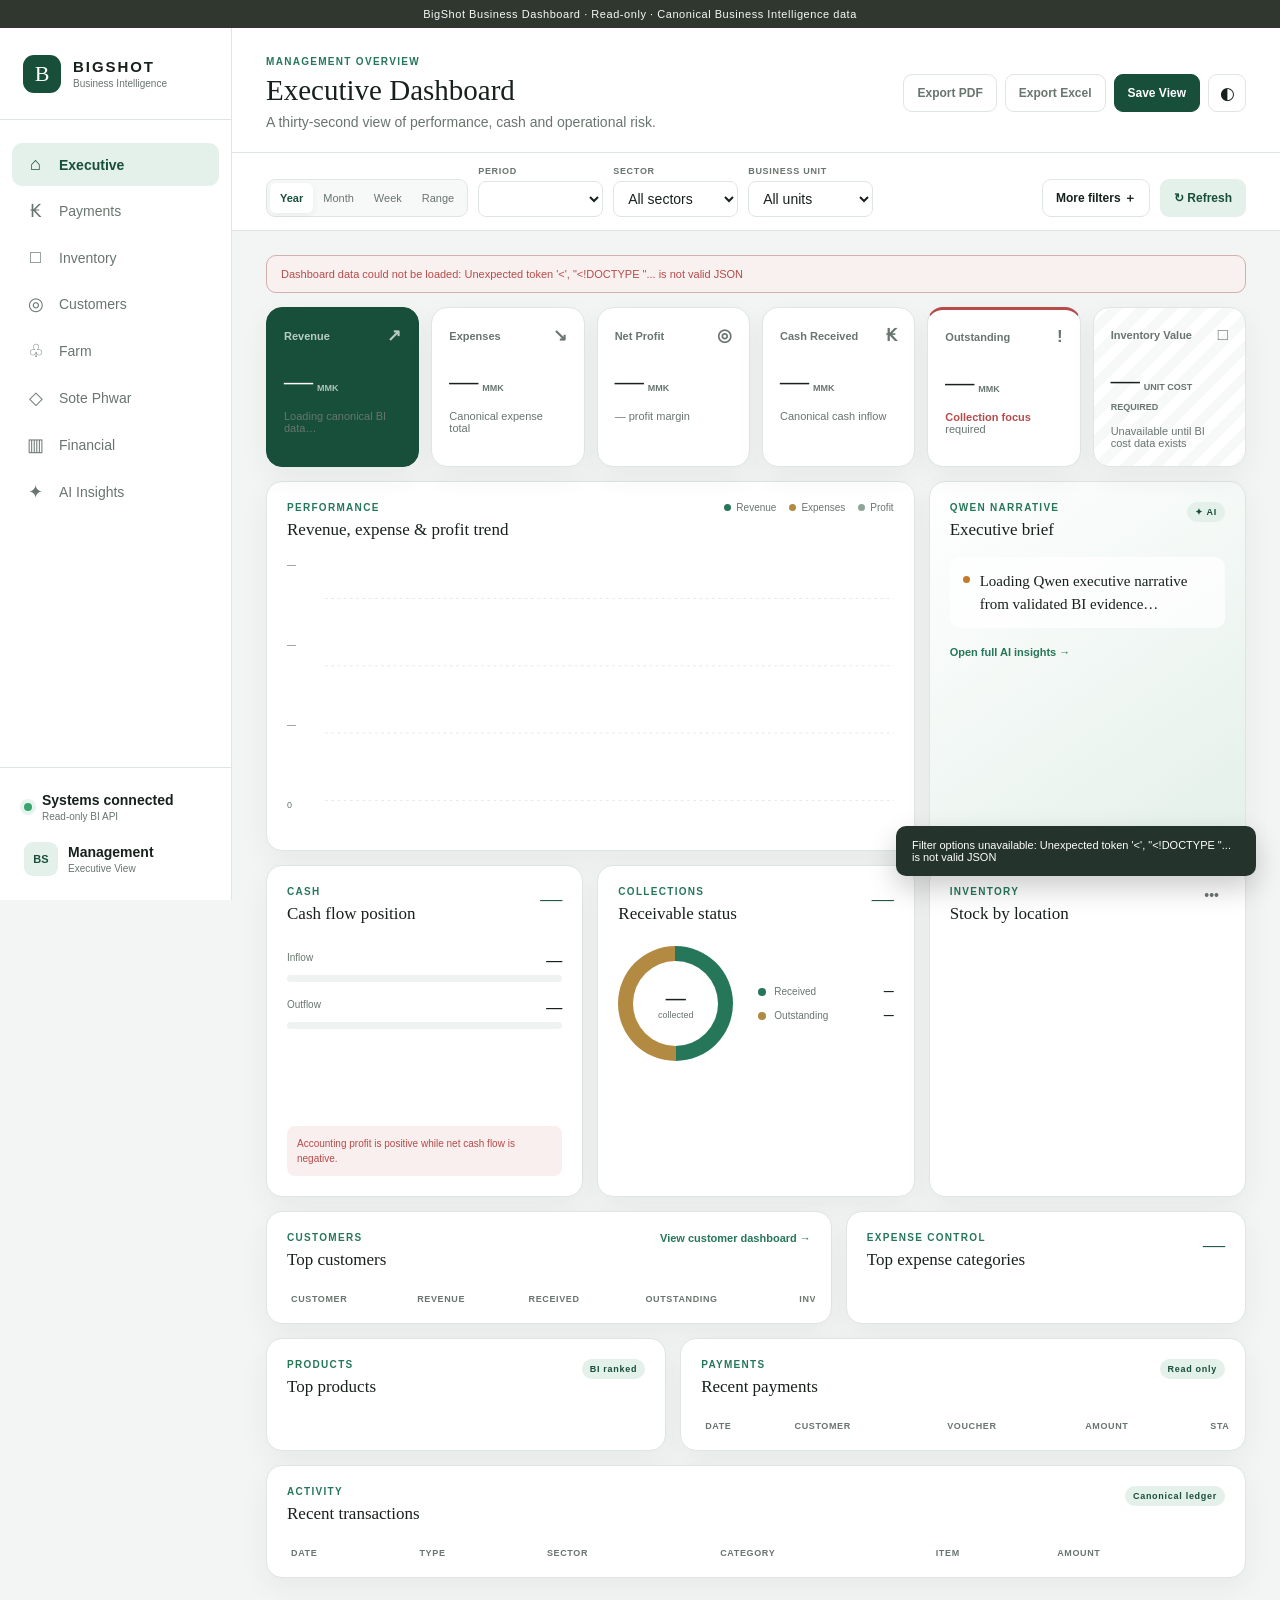
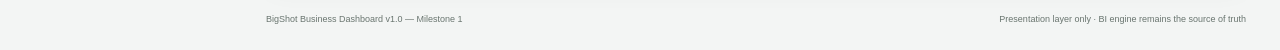
==== dashboard-prototype/index.html @ 1cf0dbaa "BigShot AI Business OS v1.1 Dashboard Milestone 1" ====
<!doctype html>
<html lang="en">
<head>
  <meta charset="utf-8">
  <meta name="viewport" content="width=device-width, initial-scale=1">
  <meta name="color-scheme" content="light dark">
  <title>BigShot Business Dashboard</title>
  <link rel="stylesheet" href="styles.css">
</head>
<body>
  <div class="prototype-banner">
    BigShot Business Dashboard · Read-only · Canonical Business Intelligence data
  </div>

  <div class="app-shell">
    <aside class="sidebar" id="sidebar">
      <a class="brand" href="#executive" aria-label="BigShot Dashboard home">
        <span class="brand-mark">B</span>
        <span>
          <strong>BIGSHOT</strong>
          <small>Business Intelligence</small>
        </span>
      </a>

      <nav class="primary-nav" aria-label="Dashboard pages">
        <button class="nav-item active" data-page="executive">
          <span class="nav-icon">⌂</span><span>Executive</span>
        </button>
        <button class="nav-item" data-page="payments">
          <span class="nav-icon">₭</span><span>Payments</span>
        </button>
        <button class="nav-item" data-page="inventory">
          <span class="nav-icon">□</span><span>Inventory</span>
        </button>
        <button class="nav-item" data-page="customers">
          <span class="nav-icon">◎</span><span>Customers</span>
        </button>
        <button class="nav-item" data-page="farm">
          <span class="nav-icon">♧</span><span>Farm</span>
        </button>
        <button class="nav-item" data-page="sote-phwar">
          <span class="nav-icon">◇</span><span>Sote Phwar</span>
        </button>
        <button class="nav-item" data-page="financial">
          <span class="nav-icon">▥</span><span>Financial</span>
        </button>
        <button class="nav-item" data-page="insights">
          <span class="nav-icon">✦</span><span>AI Insights</span>
        </button>
      </nav>

      <div class="sidebar-footer">
        <div class="system-status">
          <span class="status-dot"></span>
          <span><strong>Systems connected</strong><small>Read-only BI API</small></span>
        </div>
        <div class="user-card">
          <span class="avatar">BS</span>
          <span><strong>Management</strong><small>Executive View</small></span>
        </div>
      </div>
    </aside>

    <main class="main">
      <header class="mobile-header">
        <button class="icon-button" id="menuButton" aria-label="Open navigation">☰</button>
        <strong>BIGSHOT</strong>
        <button class="icon-button theme-toggle" aria-label="Toggle theme">◐</button>
      </header>

      <section class="topbar">
        <div class="page-heading">
          <p class="eyebrow">MANAGEMENT OVERVIEW</p>
          <h1 id="pageTitle">Executive Dashboard</h1>
          <p id="pageSubtitle">A thirty-second view of performance, cash and operational risk.</p>
        </div>
        <div class="top-actions">
          <button class="button secondary" id="exportPdf">Export PDF</button>
          <button class="button secondary" id="exportExcel">Export Excel</button>
          <button class="button primary" id="saveView">Save View</button>
          <button class="icon-button theme-toggle" aria-label="Toggle theme">◐</button>
        </div>
      </section>

      <section class="filter-bar" aria-label="Global dashboard filters">
        <div class="filter-group period-filter">
          <button class="period-chip active" data-period-type="year">Year</button>
          <button class="period-chip" data-period-type="month">Month</button>
          <button class="period-chip" data-period-type="week">Week</button>
          <button class="period-chip" data-period-type="range">Range</button>
        </div>
        <label>
          <span>Period</span>
          <select id="yearFilter"></select>
        </label>
        <label>
          <span>Sector</span>
          <select id="sectorFilter"><option value="">All sectors</option></select>
        </label>
        <label>
          <span>Business unit</span>
          <select id="businessUnitFilter"><option value="">All units</option></select>
        </label>
        <button class="button filter-more" id="moreFilters">More filters <span>＋</span></button>
        <button class="button refresh" id="refreshDashboard">↻ Refresh</button>
      </section>

      <section class="expanded-filters" id="expandedFilters">
        <label class="period-detail month-control"><span>Month</span><input id="monthFilter" type="month"></label>
        <label class="period-detail week-control"><span>Week</span><input id="weekFilter" type="week"></label>
        <label class="period-detail range-control"><span>Range start</span><input id="rangeStart" type="date"></label>
        <label class="period-detail range-control"><span>Range end</span><input id="rangeEnd" type="date"></label>
        <label><span>Customer</span><select id="customerFilter"><option value="">All customers</option></select></label>
        <label><span>Category</span><select id="categoryFilter"><option value="">All categories</option></select></label>
        <label><span>Location</span><select id="locationFilter"><option value="">All locations</option></select></label>
        <label><span>Product</span><select id="productFilter"><option value="">All products</option></select></label>
        <label><span>Payment status</span><select id="paymentStatusFilter"><option value="">All statuses</option></select></label>
      </section>

      <section id="dashboardContent" class="dashboard-content"></section>

      <footer class="page-footer">
        <span>BigShot Business Dashboard v1.0 — Milestone 1</span>
        <span>Presentation layer only · BI engine remains the source of truth</span>
      </footer>
    </main>
  </div>

  <div class="toast" id="toast" role="status"></div>

  <template id="executiveTemplate">
    <div class="metric-grid">
      <article class="metric-card featured">
        <div class="metric-label"><span>Revenue</span><span class="metric-icon">↗</span></div>
        <strong id="metricRevenue">—</strong><small>MMK</small>
        <p class="positive"><span id="metricPeriodLabel">Loading canonical BI data…</span></p>
      </article>
      <article class="metric-card">
        <div class="metric-label"><span>Expenses</span><span class="metric-icon">↘</span></div>
        <strong id="metricExpenses">—</strong><small>MMK</small>
        <p class="neutral"><span>Canonical expense total</span></p>
      </article>
      <article class="metric-card">
        <div class="metric-label"><span>Net Profit</span><span class="metric-icon">◎</span></div>
        <strong id="metricProfit">—</strong><small>MMK</small>
        <p class="positive"><span id="metricMargin">— profit margin</span></p>
      </article>
      <article class="metric-card">
        <div class="metric-label"><span>Cash Received</span><span class="metric-icon">₭</span></div>
        <strong id="metricCash">—</strong><small>MMK</small>
        <p class="neutral"><span>Canonical cash inflow</span></p>
      </article>
      <article class="metric-card alert">
        <div class="metric-label"><span>Outstanding</span><span class="metric-icon">!</span></div>
        <strong id="metricOutstanding">—</strong><small>MMK</small>
        <p class="negative">Collection focus <span>required</span></p>
      </article>
      <article class="metric-card unavailable">
        <div class="metric-label"><span>Inventory Value</span><span class="metric-icon">□</span></div>
        <strong id="metricInventoryValue">—</strong><small>Unit cost required</small>
        <p class="neutral"><span>Unavailable until BI cost data exists</span></p>
      </article>
    </div>

    <div class="executive-grid">
      <article class="panel chart-panel span-8">
        <div class="panel-header">
          <div><p class="eyebrow">PERFORMANCE</p><h2>Revenue, expense & profit trend</h2></div>
          <div class="legend"><span class="revenue-dot">Revenue</span><span class="expense-dot">Expenses</span><span class="profit-dot">Profit</span></div>
        </div>
        <div class="chart-shell line-chart">
          <div class="y-labels" id="trendYLabels"><span>—</span><span>—</span><span>—</span><span>0</span></div>
          <svg viewBox="0 0 820 260" preserveAspectRatio="none" aria-label="Representative financial trend chart">
            <g class="grid-lines"><line x1="0" y1="40" x2="820" y2="40"/><line x1="0" y1="110" x2="820" y2="110"/><line x1="0" y1="180" x2="820" y2="180"/><line x1="0" y1="250" x2="820" y2="250"/></g>
            <path class="area revenue-area" id="revenueArea" d=""/>
            <path class="line revenue-line" id="revenueLine" d=""/>
            <path class="line expense-line" id="expenseLine" d=""/>
            <path class="line profit-line" id="profitLine" d=""/>
          </svg>
          <div class="x-labels" id="trendLabels"></div>
        </div>
      </article>

      <article class="panel insight-panel span-4">
        <div class="panel-header">
          <div><p class="eyebrow">QWEN NARRATIVE</p><h2>Executive brief</h2></div>
          <span class="ai-badge">✦ AI</span>
        </div>
        <div class="insight-body">
          <div class="insight-lead" id="insightLead">
            <span class="insight-status"></span>
            <p>Loading Qwen executive narrative from validated BI evidence…</p>
          </div>
          <div id="insightSections"></div>
        </div>
        <button class="text-button nav-link" data-page="insights">Open full AI insights →</button>
      </article>

      <article class="panel span-4">
        <div class="panel-header"><div><p class="eyebrow">CASH</p><h2>Cash flow position</h2></div><span class="panel-kpi negative" id="cashNet">—</span></div>
        <div class="bar-comparison">
          <div><span>Inflow</span><strong id="cashInflow">—</strong><i id="cashInflowBar" style="--value: 0%"></i></div>
          <div><span>Outflow</span><strong id="cashOutflow">—</strong><i id="cashOutflowBar" class="outflow" style="--value: 0%"></i></div>
        </div>
        <svg class="sparkline" id="cashTrend" viewBox="0 0 320 55" preserveAspectRatio="none" aria-label="Cash flow trend"></svg>
        <p class="panel-note warning-note">Accounting profit is positive while net cash flow is negative.</p>
      </article>

      <article class="panel span-4">
        <div class="panel-header"><div><p class="eyebrow">COLLECTIONS</p><h2>Receivable status</h2></div><span class="panel-kpi" id="collectionRate">—</span></div>
        <div class="donut-wrap">
          <div class="donut" id="collectionDonut"><span><strong id="collectionDonutValue">—</strong><small>collected</small></span></div>
          <div class="donut-legend">
            <p><i class="paid"></i><span>Received</span><strong id="collectionReceived">—</strong></p>
            <p><i class="due"></i><span>Outstanding</span><strong id="collectionOutstanding">—</strong></p>
          </div>
        </div>
        <svg class="sparkline" id="outstandingTrend" viewBox="0 0 320 55" preserveAspectRatio="none" aria-label="Outstanding trend"></svg>
      </article>

      <article class="panel span-4">
        <div class="panel-header"><div><p class="eyebrow">INVENTORY</p><h2>Stock by location</h2></div><button class="kebab">•••</button></div>
        <div class="location-list" id="inventoryLocations"></div>
      </article>

      <article class="panel table-panel span-7">
        <div class="panel-header"><div><p class="eyebrow">CUSTOMERS</p><h2>Top customers</h2></div><button class="text-button nav-link" data-page="customers">View customer dashboard →</button></div>
        <div class="table-scroll">
          <table>
            <thead><tr><th>Customer</th><th>Revenue</th><th>Received</th><th>Outstanding</th><th>Invoices</th></tr></thead>
            <tbody id="topCustomersBody"></tbody>
          </table>
        </div>
      </article>

      <article class="panel span-5">
        <div class="panel-header"><div><p class="eyebrow">EXPENSE CONTROL</p><h2>Top expense categories</h2></div><span class="panel-kpi" id="expenseTotalPanel">—</span></div>
        <div class="rank-list" id="expenseCategories"></div>
      </article>

      <article class="panel span-5">
        <div class="panel-header"><div><p class="eyebrow">PRODUCTS</p><h2>Top products</h2></div><span class="api-chip">BI ranked</span></div>
        <div class="rank-list" id="topProducts"></div>
      </article>

      <article class="panel table-panel span-7">
        <div class="panel-header"><div><p class="eyebrow">PAYMENTS</p><h2>Recent payments</h2></div><span class="api-chip">Read only</span></div>
        <div class="table-scroll">
          <table>
            <thead><tr><th>Date</th><th>Customer</th><th>Voucher</th><th>Amount</th><th>Status</th></tr></thead>
            <tbody id="recentPaymentsBody"></tbody>
          </table>
        </div>
      </article>

      <article class="panel table-panel span-12">
        <div class="panel-header"><div><p class="eyebrow">ACTIVITY</p><h2>Recent transactions</h2></div><span class="api-chip">Canonical ledger</span></div>
        <div class="table-scroll">
          <table>
            <thead><tr><th>Date</th><th>Type</th><th>Sector</th><th>Category</th><th>Item</th><th>Amount</th></tr></thead>
            <tbody id="recentTransactionsBody"></tbody>
          </table>
        </div>
      </article>
    </div>
  </template>

  <template id="moduleTemplate">
    <div class="module-hero">
      <div>
        <p class="eyebrow" id="moduleEyebrow">DOMAIN DASHBOARD</p>
        <h2 id="moduleHeadline">Page blueprint</h2>
        <p id="moduleDescription"></p>
      </div>
      <span class="wireframe-badge">Phase 1 wireframe</span>
    </div>
    <div class="module-kpis" id="moduleKpis"></div>
    <div class="module-layout">
      <article class="panel blueprint span-8">
        <div class="panel-header"><div><p class="eyebrow">PRIMARY ANALYSIS</p><h2 id="primaryChartTitle">Trend analysis</h2></div><span class="api-chip">BI API</span></div>
        <div class="wire-chart">
          <span class="wire-y y1"></span><span class="wire-y y2"></span><span class="wire-y y3"></span>
          <svg viewBox="0 0 820 220" preserveAspectRatio="none"><path d="M0,180 C100,130 160,160 235,105 S390,145 470,82 S650,120 820,45"/></svg>
        </div>
      </article>
      <article class="panel blueprint span-4">
        <div class="panel-header"><div><p class="eyebrow">BREAKDOWN</p><h2 id="breakdownTitle">Status distribution</h2></div><span class="api-chip">BI API</span></div>
        <div class="wire-donut"><span></span></div>
        <div class="wire-lines"><i></i><i></i><i></i></div>
      </article>
      <article class="panel blueprint span-7">
        <div class="panel-header"><div><p class="eyebrow">DETAIL</p><h2 id="tableTitle">Management table</h2></div><span class="api-chip">BI API</span></div>
        <div class="wire-table">
          <b></b><i></i><i></i><i></i><i></i><i></i>
        </div>
      </article>
      <article class="panel blueprint span-5">
        <div class="panel-header"><div><p class="eyebrow">MANAGEMENT SIGNALS</p><h2>Risks & actions</h2></div><span class="ai-badge">✦ Qwen</span></div>
        <div class="wire-insights">
          <p><span class="risk-marker"></span><i></i></p>
          <p><span class="opportunity-marker"></span><i></i></p>
          <p><span class="action-marker"></span><i></i></p>
        </div>
        <p class="panel-note">Narrative only. Metrics remain sourced from deterministic BI outputs.</p>
      </article>
    </div>
  </template>

  <script src="app.js"></script>
</body>
</html>
---- dashboard-prototype/styles.css ----
:root {
  --bg: #f3f5f4;
  --surface: #ffffff;
  --surface-2: #f7f9f8;
  --surface-3: #eef2f0;
  --text: #17211c;
  --muted: #69756f;
  --line: #dfe5e2;
  --brand: #174f3b;
  --brand-2: #26775a;
  --brand-soft: #e4f0ea;
  --gold: #b28a42;
  --positive: #247a55;
  --negative: #b64b49;
  --warning: #c27a2b;
  --shadow: 0 10px 28px rgba(20, 44, 33, .06);
  --radius: 16px;
  --sidebar-width: 232px;
}

[data-theme="dark"] {
  --bg: #101612;
  --surface: #17201b;
  --surface-2: #1b2620;
  --surface-3: #233029;
  --text: #eef4f0;
  --muted: #9caaa2;
  --line: #2d3b33;
  --brand: #4ca77e;
  --brand-2: #6bc29a;
  --brand-soft: #203e30;
  --gold: #d6ad5f;
  --shadow: 0 12px 32px rgba(0, 0, 0, .2);
}

* { box-sizing: border-box; }
html { scroll-behavior: smooth; }
body {
  margin: 0;
  background: var(--bg);
  color: var(--text);
  font-family: Inter, "SF Pro Display", "Segoe UI", Arial, sans-serif;
  font-size: 14px;
}
button, input, select { font: inherit; }
button { color: inherit; }

.prototype-banner {
  position: fixed;
  z-index: 100;
  top: 0;
  left: 0;
  right: 0;
  height: 28px;
  display: grid;
  place-items: center;
  background: #2f372f;
  color: #f8faf8;
  font-size: 11px;
  letter-spacing: .05em;
}

.app-shell { min-height: 100vh; padding-top: 28px; }
.sidebar {
  position: fixed;
  inset: 28px auto 0 0;
  z-index: 50;
  width: var(--sidebar-width);
  display: flex;
  flex-direction: column;
  border-right: 1px solid var(--line);
  background: var(--surface);
}
.brand {
  height: 92px;
  display: flex;
  align-items: center;
  gap: 12px;
  padding: 0 23px;
  color: var(--text);
  text-decoration: none;
  border-bottom: 1px solid var(--line);
}
.brand-mark {
  width: 38px;
  height: 38px;
  display: grid;
  place-items: center;
  border-radius: 11px;
  background: var(--brand);
  color: white;
  font-family: Georgia, serif;
  font-size: 22px;
}
.brand strong { display: block; letter-spacing: .13em; font-size: 15px; }
.brand small, .user-card small, .system-status small { display: block; margin-top: 3px; color: var(--muted); font-size: 10px; }
.primary-nav { flex: 1; padding: 20px 12px; }
.nav-item {
  width: 100%;
  display: flex;
  align-items: center;
  gap: 13px;
  margin: 3px 0;
  padding: 11px 13px;
  border: 0;
  border-radius: 10px;
  background: transparent;
  color: var(--muted);
  text-align: left;
  cursor: pointer;
}
.nav-item:hover { background: var(--surface-2); color: var(--text); }
.nav-item.active { background: var(--brand-soft); color: var(--brand); font-weight: 700; }
.nav-icon { width: 21px; font-size: 18px; text-align: center; }
.sidebar-footer { padding: 14px; border-top: 1px solid var(--line); }
.system-status, .user-card { display: flex; align-items: center; gap: 10px; padding: 10px; }
.status-dot { width: 8px; height: 8px; border-radius: 50%; background: #36a66d; box-shadow: 0 0 0 4px rgba(54,166,109,.12); }
.avatar, .table-avatar {
  display: inline-grid;
  place-items: center;
  flex: 0 0 auto;
  border-radius: 9px;
  background: var(--brand-soft);
  color: var(--brand);
  font-weight: 800;
}
.avatar { width: 34px; height: 34px; font-size: 11px; }

.main { min-width: 0; margin-left: var(--sidebar-width); }
.mobile-header { display: none; }
.topbar {
  display: flex;
  align-items: center;
  justify-content: space-between;
  gap: 24px;
  padding: 28px 34px 22px;
  background: var(--surface);
}
.eyebrow { margin: 0 0 7px; color: var(--brand-2); font-size: 10px; font-weight: 800; letter-spacing: .13em; }
.page-heading h1 { margin: 0; font-family: Georgia, "Times New Roman", serif; font-size: 29px; font-weight: 500; }
.page-heading > p:last-child { margin: 7px 0 0; color: var(--muted); }
.top-actions { display: flex; align-items: center; gap: 8px; }
.button, .icon-button {
  border: 1px solid var(--line);
  border-radius: 9px;
  background: var(--surface);
  cursor: pointer;
}
.button { min-height: 38px; padding: 0 13px; font-size: 12px; font-weight: 700; }
.button:hover, .icon-button:hover { border-color: var(--brand-2); }
.button.primary { background: var(--brand); border-color: var(--brand); color: white; }
.button.secondary { color: var(--muted); }
.icon-button { width: 38px; height: 38px; font-size: 17px; }

.filter-bar {
  position: sticky;
  z-index: 30;
  top: 28px;
  display: flex;
  align-items: end;
  gap: 10px;
  min-height: 72px;
  padding: 13px 34px;
  border-top: 1px solid var(--line);
  border-bottom: 1px solid var(--line);
  background: color-mix(in srgb, var(--surface) 95%, transparent);
  backdrop-filter: blur(12px);
}
.filter-bar label, .expanded-filters label { display: grid; gap: 5px; min-width: 125px; }
.filter-bar label span, .expanded-filters label span { color: var(--muted); font-size: 9px; font-weight: 800; letter-spacing: .08em; text-transform: uppercase; }
select, input {
  height: 36px;
  padding: 0 10px;
  border: 1px solid var(--line);
  border-radius: 8px;
  outline: 0;
  background: var(--surface);
  color: var(--text);
}
select:focus, input:focus { border-color: var(--brand-2); box-shadow: 0 0 0 3px var(--brand-soft); }
.period-filter { display: flex; padding: 3px; border: 1px solid var(--line); border-radius: 9px; background: var(--surface-2); }
.period-chip { height: 30px; padding: 0 10px; border: 0; border-radius: 6px; background: transparent; color: var(--muted); cursor: pointer; font-size: 11px; }
.period-chip.active { background: var(--surface); color: var(--brand); font-weight: 800; box-shadow: 0 2px 6px rgba(0,0,0,.06); }
.filter-more { margin-left: auto; white-space: nowrap; }
.refresh { background: var(--brand-soft); border-color: transparent; color: var(--brand); }
.expanded-filters {
  display: none;
  grid-template-columns: repeat(5, minmax(130px, 1fr));
  gap: 12px;
  padding: 13px 34px;
  border-bottom: 1px solid var(--line);
  background: var(--surface);
}
.expanded-filters.open { display: grid; }

.dashboard-content { padding: 24px 34px 36px; }
.metric-grid { display: grid; grid-template-columns: repeat(6, minmax(150px, 1fr)); gap: 12px; }
.metric-card, .panel {
  border: 1px solid var(--line);
  border-radius: var(--radius);
  background: var(--surface);
  box-shadow: var(--shadow);
}
.metric-card { position: relative; min-height: 145px; padding: 17px; overflow: hidden; }
.metric-card.featured { background: var(--brand); color: white; border-color: var(--brand); }
.metric-card.alert { border-top: 3px solid var(--negative); }
.metric-card.unavailable { background: repeating-linear-gradient(135deg, var(--surface), var(--surface) 10px, var(--surface-2) 10px, var(--surface-2) 20px); }
.metric-label { display: flex; align-items: center; justify-content: space-between; color: var(--muted); font-size: 11px; font-weight: 700; }
.featured .metric-label, .featured p span { color: rgba(255,255,255,.7); }
.metric-icon { font-size: 17px; }
.metric-card > strong { display: inline-block; margin-top: 19px; font-family: Georgia, serif; font-size: 29px; font-weight: 500; }
.metric-card > small { margin-left: 4px; color: var(--muted); font-size: 9px; font-weight: 700; text-transform: uppercase; }
.featured > small { color: rgba(255,255,255,.65); }
.metric-card p { margin: 12px 0 0; font-size: 11px; font-weight: 800; }
.metric-card p span { color: var(--muted); font-weight: 500; }
.positive { color: var(--positive); }
.featured .positive { color: #b9f2d4; }
.negative { color: var(--negative); }
.neutral { color: var(--gold); }

.executive-grid, .module-layout { display: grid; grid-template-columns: repeat(12, minmax(0, 1fr)); gap: 14px; margin-top: 14px; }
.span-4 { grid-column: span 4; }
.span-5 { grid-column: span 5; }
.span-7 { grid-column: span 7; }
.span-8 { grid-column: span 8; }
.span-12 { grid-column: span 12; }
.panel { min-width: 0; padding: 20px; }
.panel-header { display: flex; align-items: flex-start; justify-content: space-between; gap: 15px; }
.panel-header h2 { margin: 0; font-family: Georgia, serif; font-size: 17px; font-weight: 500; }
.legend { display: flex; gap: 13px; color: var(--muted); font-size: 10px; }
.legend span::before { content: ""; display: inline-block; width: 7px; height: 7px; margin-right: 5px; border-radius: 50%; }
.revenue-dot::before { background: var(--brand-2); }
.expense-dot::before { background: var(--gold); }
.profit-dot::before { background: #8fa59a; }

.chart-shell { position: relative; height: 275px; margin-top: 15px; padding: 5px 0 20px 38px; }
.chart-shell svg { width: 100%; height: 100%; overflow: visible; }
.grid-lines line { stroke: var(--line); stroke-width: 1; stroke-dasharray: 4 5; }
.area { opacity: .12; }
.revenue-area { fill: var(--brand-2); }
.line { fill: none; stroke-width: 3; stroke-linecap: round; }
.revenue-line { stroke: var(--brand-2); }
.expense-line { stroke: var(--gold); }
.profit-line { stroke: #8fa59a; stroke-width: 2; stroke-dasharray: 5 5; }
.y-labels { position: absolute; inset: 5px auto 20px 0; display: flex; flex-direction: column; justify-content: space-between; color: var(--muted); font-size: 9px; }
.x-labels { display: flex; justify-content: space-between; padding-top: 2px; color: var(--muted); font-size: 9px; }

.insight-panel { background: linear-gradient(145deg, var(--surface), var(--brand-soft)); }
.ai-badge, .api-chip, .wireframe-badge { padding: 5px 8px; border-radius: 20px; background: var(--brand-soft); color: var(--brand); font-size: 9px; font-weight: 900; letter-spacing: .08em; }
.insight-body { margin-top: 17px; }
.insight-lead { display: flex; gap: 10px; padding: 13px; border-radius: 10px; background: color-mix(in srgb, var(--surface) 75%, transparent); }
.insight-lead p { margin: 0; line-height: 1.5; font-family: Georgia, serif; font-size: 15px; }
.insight-status { flex: 0 0 auto; width: 7px; height: 7px; margin-top: 6px; border-radius: 50%; background: var(--warning); }
.insight-section { margin: 15px 2px 0; }
.insight-section strong { font-size: 10px; text-transform: uppercase; letter-spacing: .08em; }
.insight-section p { margin: 4px 0 0; color: var(--muted); font-size: 11px; line-height: 1.5; }
.text-button { padding: 0; border: 0; background: none; color: var(--brand-2); font-size: 11px; font-weight: 800; cursor: pointer; }
.insight-panel > .text-button { margin-top: 18px; }
.panel-kpi { color: var(--brand); font-family: Georgia, serif; font-size: 22px; }

.bar-comparison { margin-top: 28px; }
.bar-comparison > div { display: grid; grid-template-columns: 1fr auto; gap: 5px; margin-bottom: 17px; }
.bar-comparison span { color: var(--muted); font-size: 10px; }
.bar-comparison strong { font-family: Georgia, serif; font-size: 16px; }
.bar-comparison i, .location-list i {
  grid-column: 1 / -1;
  height: 7px;
  border-radius: 8px;
  background: linear-gradient(to right, var(--brand-2) var(--value), var(--surface-3) var(--value));
}
.bar-comparison i.outflow { background: linear-gradient(to right, var(--gold) var(--value), var(--surface-3) var(--value)); }
.panel-note { margin: 14px 0 0; color: var(--muted); font-size: 10px; line-height: 1.5; }
.warning-note { padding: 10px; border-radius: 8px; background: color-mix(in srgb, var(--negative) 9%, transparent); color: var(--negative); }
.sparkline { width: 100%; height: 55px; margin-top: 8px; overflow: visible; }
.sparkline path { fill: none; stroke: var(--brand-2); stroke-width: 2.5; stroke-linecap: round; stroke-linejoin: round; }
.sparkline.outstanding path, #outstandingTrend path { stroke: var(--gold); }

.donut-wrap { display: flex; align-items: center; gap: 25px; margin-top: 22px; }
.donut {
  width: 115px; height: 115px; padding: 15px; border-radius: 50%;
  background: conic-gradient(var(--brand-2) 0 49.8%, var(--gold) 49.8% 100%);
}
.donut::before { content: ""; position: absolute; }
.donut span { width: 85px; height: 85px; display: grid; place-content: center; text-align: center; border-radius: 50%; background: var(--surface); }
.donut strong { font-family: Georgia, serif; font-size: 20px; }
.donut small { color: var(--muted); font-size: 9px; }
.donut-legend { flex: 1; }
.donut-legend p { display: grid; grid-template-columns: 8px 1fr auto; align-items: center; gap: 8px; margin: 13px 0; font-size: 10px; }
.donut-legend i { width: 8px; height: 8px; border-radius: 50%; }
.donut-legend i.paid { background: var(--brand-2); }
.donut-legend i.due { background: var(--gold); }
.donut-legend span { color: var(--muted); }
.kebab { border: 0; background: none; color: var(--muted); cursor: pointer; }

.location-list { margin-top: 17px; }
.location-list p { display: grid; grid-template-columns: 1fr auto; gap: 7px; margin: 0 0 13px; font-size: 10px; }
.location-list span { color: var(--muted); }
.location-list i { height: 5px; }
.table-panel { padding-bottom: 10px; }
.table-scroll { overflow-x: auto; margin: 15px -4px 0; }
table { width: 100%; min-width: 620px; border-collapse: collapse; }
th { padding: 9px 8px; color: var(--muted); font-size: 9px; text-align: left; text-transform: uppercase; letter-spacing: .07em; }
td { padding: 11px 8px; border-top: 1px solid var(--line); font-size: 11px; }
td:first-child { display: flex; align-items: center; gap: 8px; font-weight: 700; }
.table-avatar { width: 27px; height: 27px; font-size: 8px; }
.pill { display: inline-block; padding: 4px 7px; border-radius: 20px; font-size: 8px; font-weight: 800; }
.pill.good { background: #e3f2e9; color: var(--positive); }
.pill.warn { background: #fbefdb; color: var(--warning); }
.pill.alert-pill { background: #f8e1df; color: var(--negative); }
.rank-list { margin-top: 10px; }
.rank-list p { display: grid; grid-template-columns: 27px 1fr auto; align-items: center; gap: 10px; margin: 0; padding: 11px 0; border-bottom: 1px solid var(--line); }
.rank-list p:last-child { border-bottom: 0; }
.rank { color: var(--gold); font-family: Georgia, serif; font-size: 13px; }
.rank-list strong, .rank-list small { display: block; }
.rank-list strong { font-size: 11px; }
.rank-list small { margin-top: 3px; color: var(--muted); font-size: 9px; }
.rank-list b { font-family: Georgia, serif; font-size: 13px; }

.module-hero {
  display: flex;
  align-items: center;
  justify-content: space-between;
  min-height: 120px;
  padding: 24px 28px;
  border-radius: var(--radius);
  background: var(--brand);
  color: white;
}
.module-hero .eyebrow { color: #bfe5d2; }
.module-hero h2 { margin: 0; font-family: Georgia, serif; font-size: 25px; font-weight: 500; }
.module-hero p:last-child { max-width: 650px; margin: 8px 0 0; color: rgba(255,255,255,.72); }
.wireframe-badge { background: rgba(255,255,255,.13); color: white; }
.module-kpis { display: grid; grid-template-columns: repeat(4, 1fr); gap: 12px; margin-top: 14px; }
.module-kpis .metric-card { min-height: 118px; }
.module-kpis .metric-card strong { margin-top: 14px; font-size: 23px; }
.blueprint { min-height: 290px; }
.wire-chart { position: relative; height: 210px; margin-top: 22px; border-left: 1px solid var(--line); border-bottom: 1px solid var(--line); background: repeating-linear-gradient(to bottom, transparent, transparent 51px, var(--line) 52px); }
.wire-chart svg { width: 100%; height: 100%; }
.wire-chart path { fill: none; stroke: var(--brand-2); stroke-width: 5; stroke-linecap: round; opacity: .65; }
.wire-donut { width: 130px; height: 130px; margin: 24px auto 18px; padding: 24px; border-radius: 50%; background: conic-gradient(var(--brand-2) 0 42%, var(--gold) 42% 72%, var(--surface-3) 72%); }
.wire-donut span { display: block; width: 82px; height: 82px; border-radius: 50%; background: var(--surface); }
.wire-lines i { display: block; height: 8px; margin: 9px auto; border-radius: 8px; background: var(--surface-3); }
.wire-lines i:nth-child(1) { width: 80%; }.wire-lines i:nth-child(2) { width: 64%; }.wire-lines i:nth-child(3) { width: 72%; }
.wire-table { margin-top: 25px; }
.wire-table b, .wire-table i { display: block; height: 29px; margin-bottom: 9px; border-radius: 5px; background: var(--surface-3); }
.wire-table b { background: var(--brand-soft); }
.wire-insights { margin-top: 28px; }
.wire-insights p { display: flex; align-items: center; gap: 12px; }
.wire-insights span { width: 9px; height: 9px; border-radius: 50%; }
.risk-marker { background: var(--negative); }.opportunity-marker { background: var(--positive); }.action-marker { background: var(--gold); }
.wire-insights i { flex: 1; height: 11px; border-radius: 9px; background: var(--surface-3); }
.period-detail { display: none !important; }
.period-detail.visible { display: grid !important; }
.loading-state { opacity: .55; pointer-events: none; }
.data-error {
  margin-bottom: 14px;
  padding: 12px 14px;
  border: 1px solid color-mix(in srgb, var(--negative) 35%, var(--line));
  border-radius: 10px;
  background: color-mix(in srgb, var(--negative) 8%, var(--surface));
  color: var(--negative);
  font-size: 11px;
}
.empty-state { padding: 22px 8px; color: var(--muted); font-size: 11px; text-align: center; }

.page-footer { display: flex; justify-content: space-between; gap: 20px; padding: 0 34px 26px; color: var(--muted); font-size: 9px; }
.toast {
  position: fixed;
  z-index: 200;
  right: 24px;
  bottom: 24px;
  max-width: 360px;
  padding: 13px 16px;
  border-radius: 10px;
  background: #24342c;
  color: white;
  box-shadow: 0 12px 28px rgba(0,0,0,.2);
  opacity: 0;
  transform: translateY(15px);
  pointer-events: none;
  transition: .2s ease;
  font-size: 11px;
}
.toast.show { opacity: 1; transform: translateY(0); }

@media (max-width: 1220px) {
  .metric-grid { grid-template-columns: repeat(3, 1fr); }
  .top-actions .secondary { display: none; }
  .filter-bar label:nth-of-type(3) { display: none; }
}

@media (max-width: 960px) {
  :root { --sidebar-width: 0px; }
  .sidebar { width: 250px; transform: translateX(-100%); transition: .2s ease; box-shadow: 14px 0 40px rgba(0,0,0,.18); }
  .sidebar.open { transform: translateX(0); }
  .main { margin-left: 0; }
  .mobile-header { height: 55px; display: flex; align-items: center; justify-content: space-between; padding: 0 18px; border-bottom: 1px solid var(--line); background: var(--surface); }
  .topbar { padding: 21px 20px 17px; }
  .topbar .theme-toggle { display: none; }
  .filter-bar { top: 28px; padding: 10px 20px; overflow-x: auto; align-items: center; }
  .filter-bar label { min-width: 120px; }
  .filter-more { margin-left: 0; }
  .expanded-filters { grid-template-columns: repeat(2, 1fr); padding: 12px 20px; }
  .dashboard-content { padding: 18px 20px 30px; }
  .span-8, .span-7, .span-5, .span-4 { grid-column: span 12; }
  .module-kpis { grid-template-columns: repeat(2, 1fr); }
  .page-footer { padding: 0 20px 20px; }
}

@media (max-width: 620px) {
  .prototype-banner { padding: 0 8px; font-size: 9px; text-align: center; }
  .page-heading h1 { font-size: 24px; }
  .page-heading > p:last-child { font-size: 11px; }
  .top-actions { display: none; }
  .period-filter { min-width: max-content; }
  .filter-bar label { display: none; }
  .expanded-filters { grid-template-columns: 1fr; }
  .metric-grid { grid-template-columns: repeat(2, 1fr); }
  .metric-card { min-height: 128px; padding: 14px; }
  .metric-card > strong { font-size: 23px; }
  .legend { display: none; }
  .panel { padding: 16px; }
  .chart-shell { height: 220px; }
  .donut-wrap { flex-direction: column; align-items: flex-start; }
  .donut-legend { width: 100%; }
  .module-hero { align-items: flex-start; flex-direction: column; gap: 18px; padding: 22px; }
  .module-kpis { grid-template-columns: repeat(2, 1fr); }
  .page-footer { flex-direction: column; }
}
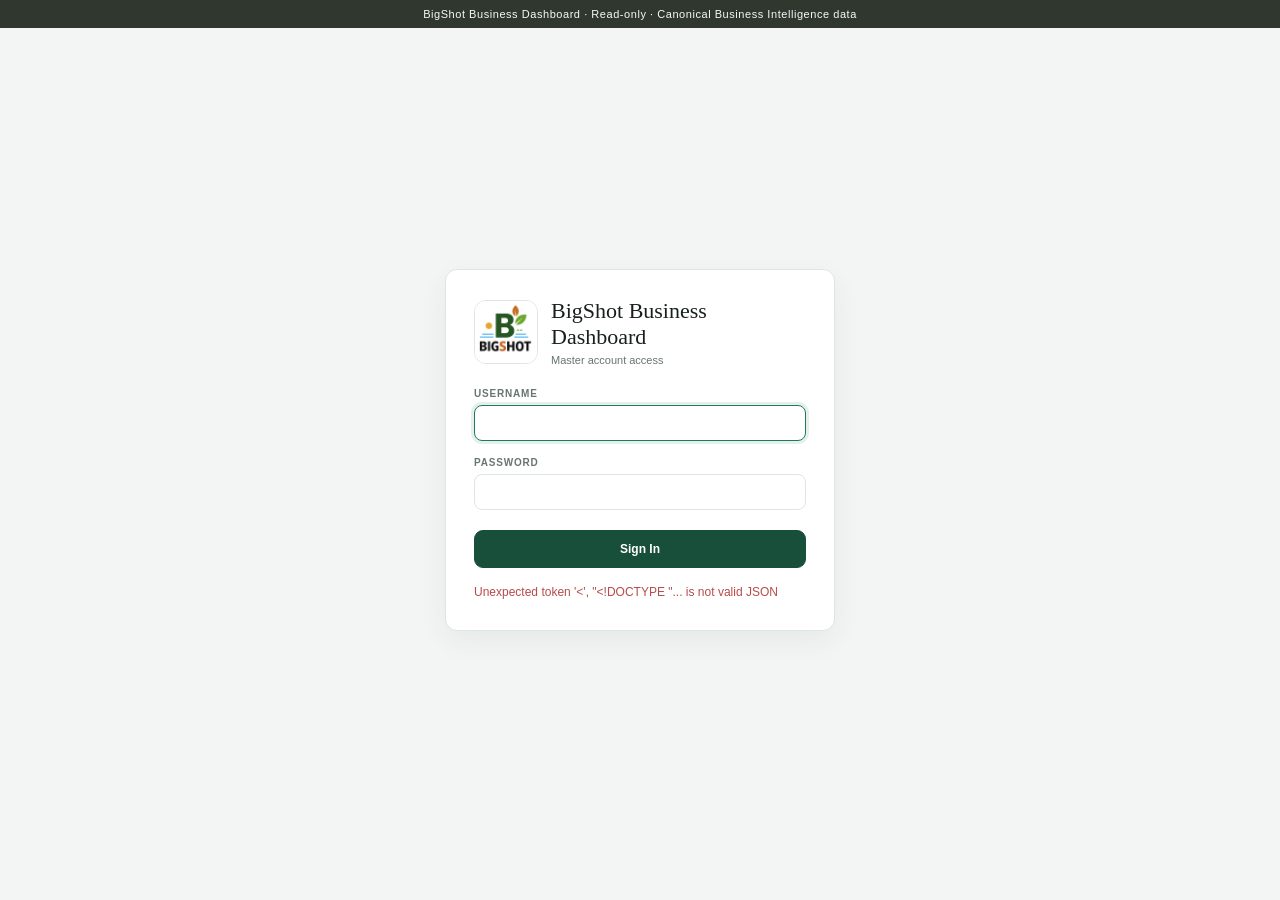
==== commit e172f864: "Production dashboard v1.0 before remote data API" ====
--- a/dashboard-prototype/index.html
+++ b/dashboard-prototype/index.html
@@ -8,16 +8,42 @@
   <link rel="stylesheet" href="styles.css">
 </head>
 <body>
-  <div class="prototype-banner">
+  <section class="login-screen" id="loginScreen" aria-label="Dashboard login">
+    <form class="login-panel" id="loginForm">
+      <div class="login-brand">
+        <span class="brand-mark">
+          <img src="assets/bigshot-logo.jpg" alt="" aria-hidden="true">
+        </span>
+        <div>
+          <strong>BigShot Business Dashboard</strong>
+          <small>Master account access</small>
+        </div>
+      </div>
+      <label>
+        <span>Username</span>
+        <input id="loginUsername" name="username" type="text" autocomplete="username" required autofocus>
+      </label>
+      <label>
+        <span>Password</span>
+        <input id="loginPassword" name="password" type="password" autocomplete="current-password" required>
+      </label>
+      <button class="button primary login-button" id="loginButton" type="submit">Sign In</button>
+      <p class="login-error" id="loginError" role="alert"></p>
+    </form>
+  </section>
+
+  <div class="prototype-banner app-authenticated">
     BigShot Business Dashboard · Read-only · Canonical Business Intelligence data
   </div>
 
-  <div class="app-shell">
+  <div class="app-shell app-authenticated" id="appShell">
     <aside class="sidebar" id="sidebar">
       <a class="brand" href="#executive" aria-label="BigShot Dashboard home">
-        <span class="brand-mark">B</span>
+        <span class="brand-mark">
+          <img src="assets/bigshot-logo.jpg" alt="" aria-hidden="true">
+        </span>
         <span>
-          <strong>BIGSHOT</strong>
+          <strong class="brand-word"><span>BIG</span><span class="brand-word-s">S</span><span>HOT</span></strong>
           <small>Business Intelligence</small>
         </span>
       </a>
@@ -34,12 +60,6 @@
         </button>
         <button class="nav-item" data-page="customers">
           <span class="nav-icon">◎</span><span>Customers</span>
-        </button>
-        <button class="nav-item" data-page="farm">
-          <span class="nav-icon">♧</span><span>Farm</span>
-        </button>
-        <button class="nav-item" data-page="sote-phwar">
-          <span class="nav-icon">◇</span><span>Sote Phwar</span>
         </button>
         <button class="nav-item" data-page="financial">
           <span class="nav-icon">▥</span><span>Financial</span>
@@ -56,7 +76,7 @@
         </div>
         <div class="user-card">
           <span class="avatar">BS</span>
-          <span><strong>Management</strong><small>Executive View</small></span>
+          <span><strong id="signedInUser">Master</strong><small id="signedInRole">Admin View</small></span>
         </div>
       </div>
     </aside>
@@ -65,7 +85,7 @@
       <header class="mobile-header">
         <button class="icon-button" id="menuButton" aria-label="Open navigation">☰</button>
         <strong>BIGSHOT</strong>
-        <button class="icon-button theme-toggle" aria-label="Toggle theme">◐</button>
+        <button class="icon-button logout-button" aria-label="Logout">↪</button>
       </header>
 
       <section class="topbar">
@@ -78,6 +98,7 @@
           <button class="button secondary" id="exportPdf">Export PDF</button>
           <button class="button secondary" id="exportExcel">Export Excel</button>
           <button class="button primary" id="saveView">Save View</button>
+          <button class="button secondary logout-button" type="button">Logout</button>
           <button class="icon-button theme-toggle" aria-label="Toggle theme">◐</button>
         </div>
       </section>
@@ -155,10 +176,10 @@
         <strong id="metricOutstanding">—</strong><small>MMK</small>
         <p class="negative">Collection focus <span>required</span></p>
       </article>
-      <article class="metric-card unavailable">
+      <article class="metric-card">
         <div class="metric-label"><span>Inventory Value</span><span class="metric-icon">□</span></div>
-        <strong id="metricInventoryValue">—</strong><small>Unit cost required</small>
-        <p class="neutral"><span>Unavailable until BI cost data exists</span></p>
+        <strong id="metricInventoryValue">—</strong><small>Total inventory value</small>
+        <p class="neutral"><span>Formula Engine valuation</span></p>
       </article>
     </div>
 
--- a/dashboard-prototype/styles.css
+++ b/dashboard-prototype/styles.css
@@ -45,6 +45,40 @@
 button, input, select { font: inherit; }
 button { color: inherit; }
 
+.login-screen {
+  min-height: 100vh;
+  display: grid;
+  place-items: center;
+  padding: 24px;
+  background: var(--bg);
+}
+.login-screen.hidden { display: none; }
+.login-panel {
+  width: min(100%, 390px);
+  display: grid;
+  gap: 16px;
+  padding: 28px;
+  border: 1px solid var(--line);
+  border-radius: 12px;
+  background: var(--surface);
+  box-shadow: var(--shadow);
+}
+.login-brand {
+  display: flex;
+  align-items: center;
+  gap: 13px;
+  margin-bottom: 6px;
+}
+.login-brand strong { display: block; font-family: Georgia, serif; font-size: 22px; font-weight: 500; }
+.login-brand small { display: block; margin-top: 4px; color: var(--muted); font-size: 11px; }
+.login-panel label { display: grid; gap: 6px; }
+.login-panel label span { color: var(--muted); font-size: 10px; font-weight: 800; letter-spacing: .08em; text-transform: uppercase; }
+.login-button { width: 100%; margin-top: 4px; }
+.login-error { min-height: 18px; margin: 0; color: var(--negative); font-size: 12px; line-height: 1.45; }
+.app-authenticated { display: none; }
+.app-authenticated.visible { display: block; }
+.prototype-banner.app-authenticated.visible { display: grid; }
+
 .prototype-banner {
   position: fixed;
   z-index: 100;
@@ -72,27 +106,40 @@
   background: var(--surface);
 }
 .brand {
-  height: 92px;
+  height: 108px;
   display: flex;
   align-items: center;
-  gap: 12px;
-  padding: 0 23px;
+  gap: 14px;
+  padding: 0 18px;
   color: var(--text);
   text-decoration: none;
   border-bottom: 1px solid var(--line);
 }
 .brand-mark {
-  width: 38px;
-  height: 38px;
+  width: 64px;
+  height: 64px;
   display: grid;
   place-items: center;
-  border-radius: 11px;
-  background: var(--brand);
-  color: white;
-  font-family: Georgia, serif;
-  font-size: 22px;
+  flex: 0 0 64px;
+  overflow: hidden;
+  border: 1px solid var(--line);
+  border-radius: 12px;
+  background: white;
+}
+.brand-mark img {
+  width: 100%;
+  height: 100%;
+  display: block;
+  object-fit: contain;
 }
 .brand strong { display: block; letter-spacing: .13em; font-size: 15px; }
+.brand-word {
+  line-height: 1;
+  color: #0f3f21;
+}
+.brand-word-s {
+  color: #d96d1c;
+}
 .brand small, .user-card small, .system-status small { display: block; margin-top: 3px; color: var(--muted); font-size: 10px; }
 .primary-nav { flex: 1; padding: 20px 12px; }
 .nav-item {
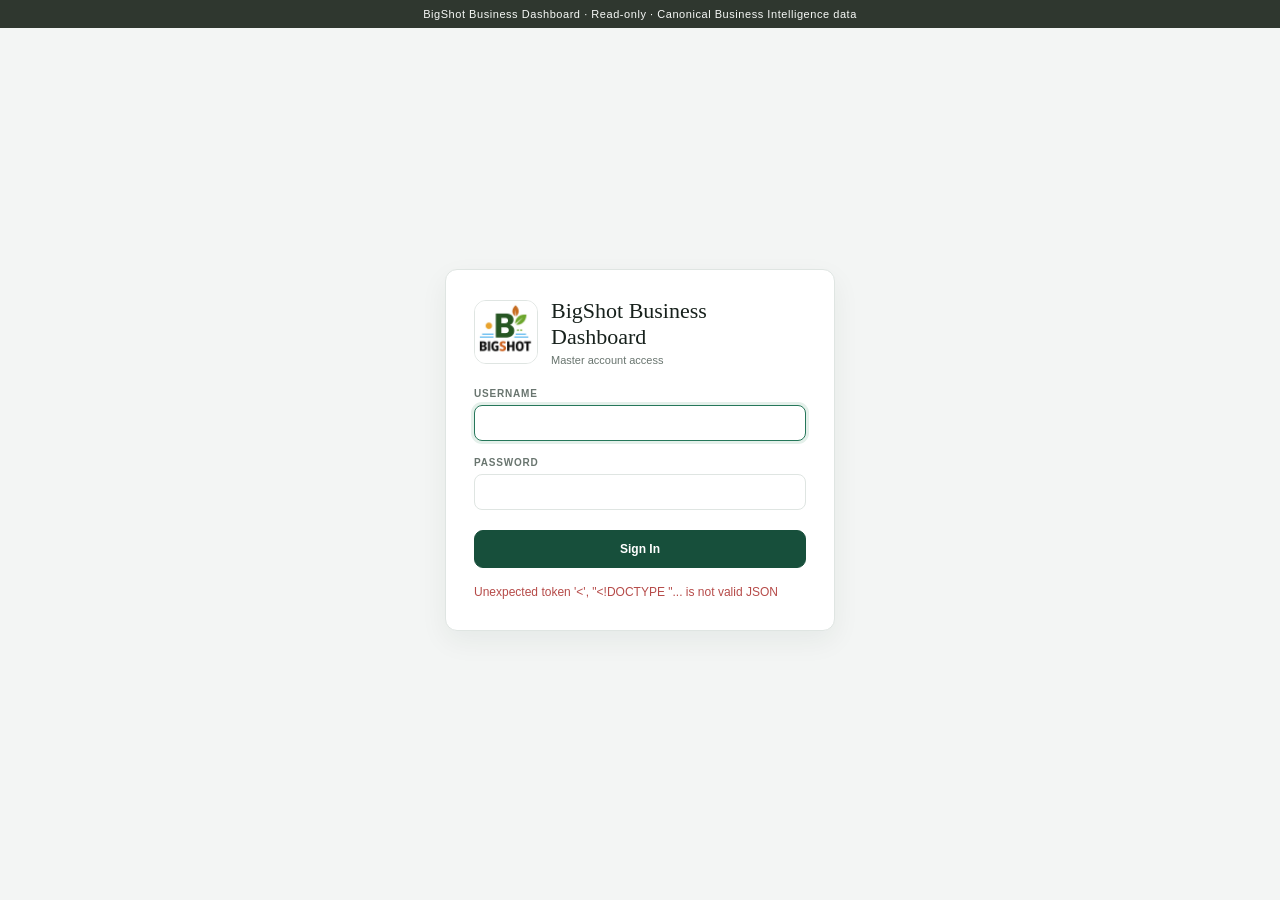
==== commit 6580ad98: "Add BigShot PWA branding" ====
--- a/dashboard-prototype/index.html
+++ b/dashboard-prototype/index.html
@@ -4,7 +4,15 @@
   <meta charset="utf-8">
   <meta name="viewport" content="width=device-width, initial-scale=1">
   <meta name="color-scheme" content="light dark">
+  <meta name="theme-color" content="#174f3b">
+  <meta name="apple-mobile-web-app-capable" content="yes">
+  <meta name="apple-mobile-web-app-title" content="BigShot">
   <title>BigShot Business Dashboard</title>
+  <link rel="manifest" href="/static/manifest.webmanifest">
+  <link rel="apple-touch-icon" sizes="180x180" href="/static/icons/apple-touch-icon.png">
+  <link rel="icon" type="image/png" sizes="192x192" href="/static/icons/bigshot-192.png">
+  <link rel="icon" type="image/png" sizes="512x512" href="/static/icons/bigshot-512.png">
+  <link rel="shortcut icon" href="/static/icons/bigshot-192.png">
   <link rel="stylesheet" href="styles.css">
 </head>
 <body>
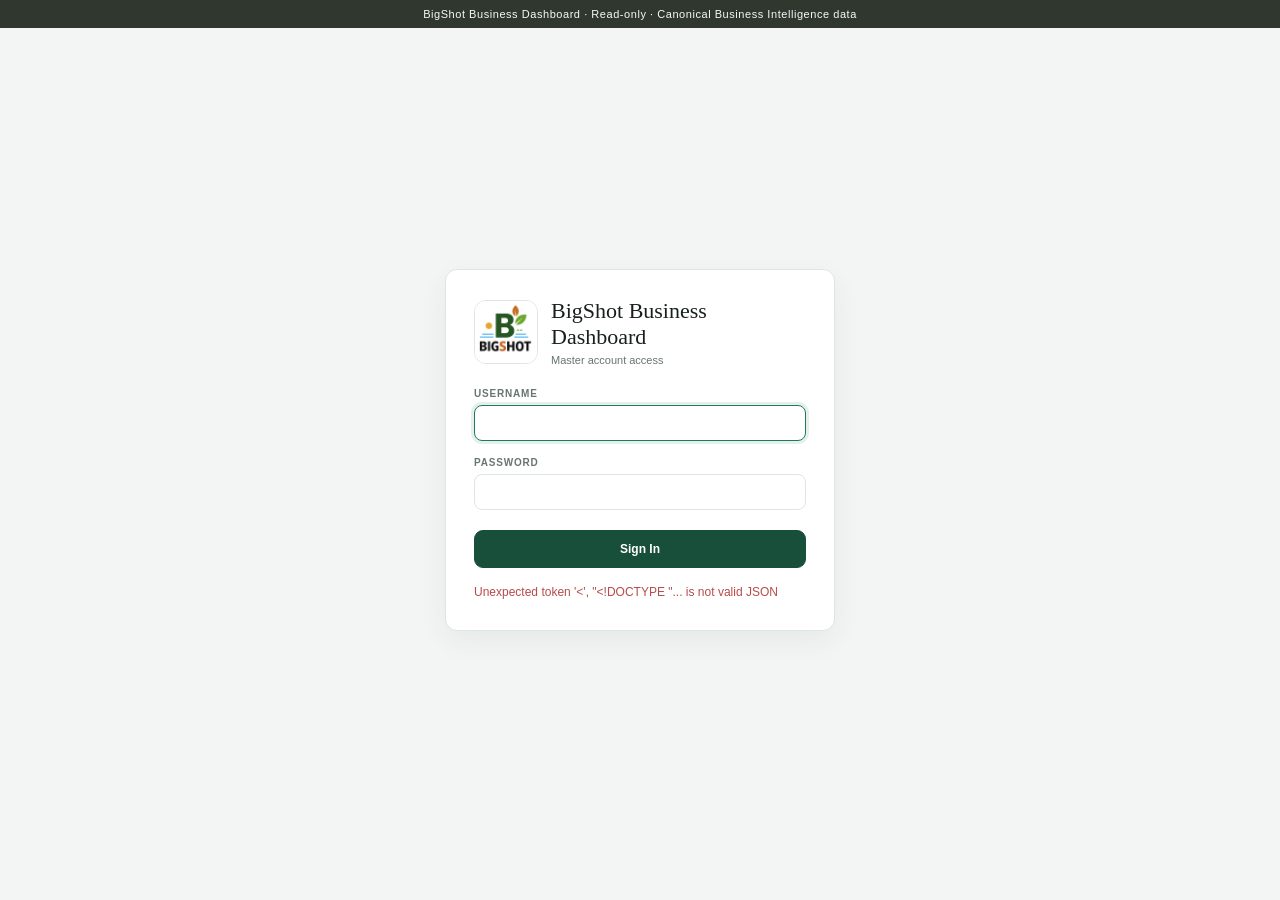
==== commit d77522b2: "Polish BigShot PWA startup branding" ====
--- a/dashboard-prototype/index.html
+++ b/dashboard-prototype/index.html
@@ -6,16 +6,25 @@
   <meta name="color-scheme" content="light dark">
   <meta name="theme-color" content="#174f3b">
   <meta name="apple-mobile-web-app-capable" content="yes">
-  <meta name="apple-mobile-web-app-title" content="BigShot">
-  <title>BigShot Business Dashboard</title>
+  <meta name="apple-mobile-web-app-title" content="BigShot Dashboard">
+  <title>BigShot Dashboard</title>
   <link rel="manifest" href="/static/manifest.webmanifest">
   <link rel="apple-touch-icon" sizes="180x180" href="/static/icons/apple-touch-icon.png">
-  <link rel="icon" type="image/png" sizes="192x192" href="/static/icons/bigshot-192.png">
-  <link rel="icon" type="image/png" sizes="512x512" href="/static/icons/bigshot-512.png">
-  <link rel="shortcut icon" href="/static/icons/bigshot-192.png">
+  <link rel="icon" type="image/x-icon" href="/static/icons/favicon.ico">
+  <link rel="icon" type="image/png" sizes="32x32" href="/static/icons/bigshot-32.png">
+  <link rel="shortcut icon" href="/static/icons/favicon.ico">
   <link rel="stylesheet" href="styles.css">
 </head>
 <body>
+  <section class="startup-screen" id="startupScreen" role="status" aria-live="polite" aria-label="BigShot Dashboard is loading">
+    <div class="startup-brand">
+      <img src="assets/bigshot-logo.jpg" alt="Official BigShot logo">
+      <h1>BigShot Dashboard</h1>
+      <p>Business Intelligence Platform</p>
+      <small>Loading…</small>
+    </div>
+  </section>
+
   <section class="login-screen" id="loginScreen" aria-label="Dashboard login">
     <form class="login-panel" id="loginForm">
       <div class="login-brand">
--- a/dashboard-prototype/styles.css
+++ b/dashboard-prototype/styles.css
@@ -44,6 +44,52 @@
 }
 button, input, select { font: inherit; }
 button { color: inherit; }
+
+.startup-screen {
+  position: fixed;
+  z-index: 1000;
+  inset: 0;
+  display: grid;
+  place-items: center;
+  min-height: 100vh;
+  min-height: 100dvh;
+  padding: 24px;
+  background: var(--bg);
+  color: var(--text);
+}
+.startup-screen[hidden] { display: none; }
+.startup-brand {
+  width: min(100%, 360px);
+  text-align: center;
+}
+.startup-brand img {
+  width: clamp(112px, 28vw, 160px);
+  height: auto;
+  display: block;
+  margin: 0 auto 24px;
+  border-radius: 20%;
+}
+.startup-brand h1 {
+  margin: 0;
+  font-family: Georgia, serif;
+  font-size: clamp(28px, 6vw, 38px);
+  font-weight: 500;
+  line-height: 1.15;
+}
+.startup-brand p {
+  margin: 10px 0 0;
+  color: var(--muted);
+  font-size: clamp(13px, 3vw, 15px);
+  line-height: 1.5;
+}
+.startup-brand small {
+  display: block;
+  margin-top: 28px;
+  color: var(--brand);
+  font-size: 12px;
+  font-weight: 700;
+  letter-spacing: .04em;
+}
 
 .login-screen {
   min-height: 100vh;
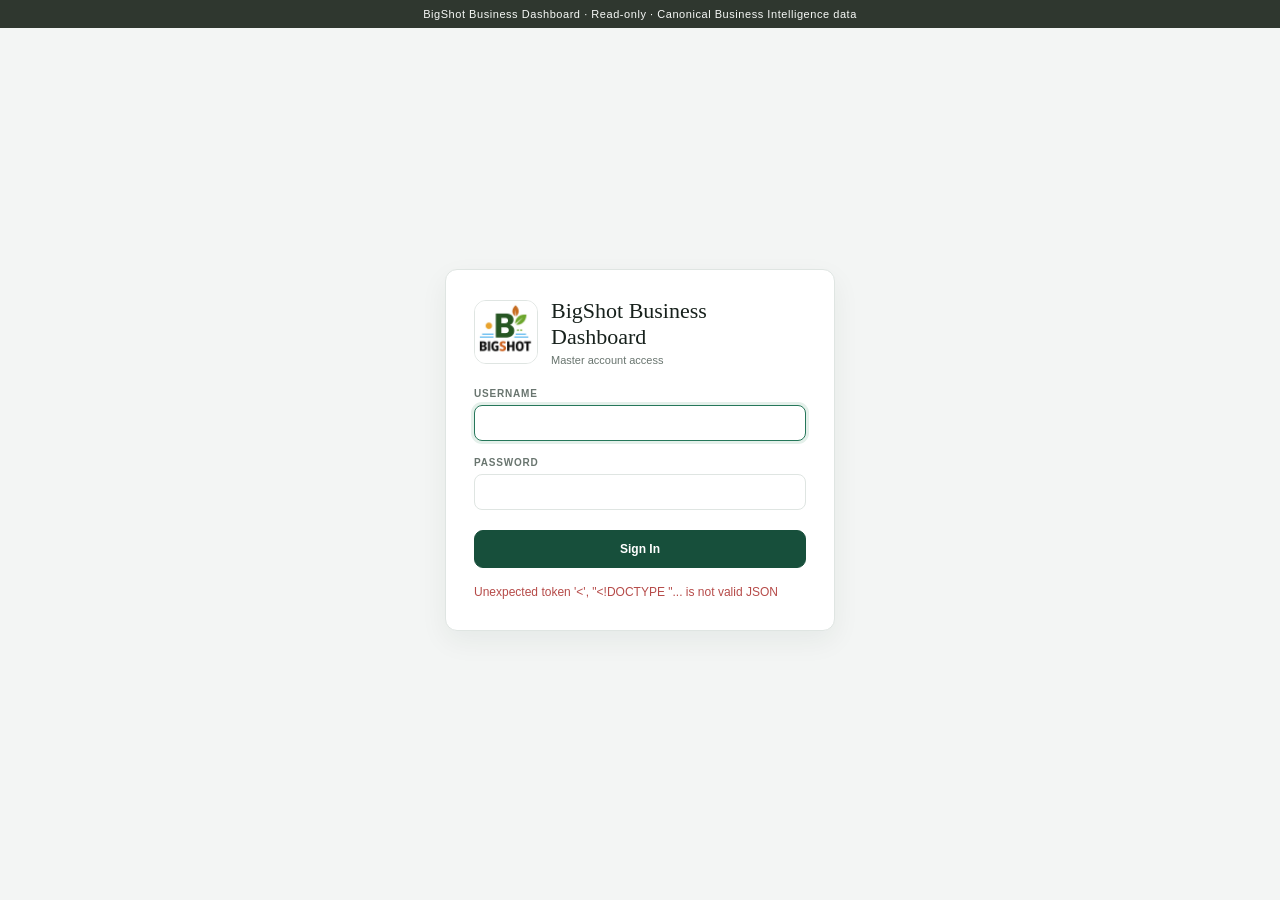
==== commit b65fbe84: "Business OS: stabilize vouchers, transactions, LAN service and launcher" ====
--- a/dashboard-prototype/index.html
+++ b/dashboard-prototype/index.html
@@ -75,6 +75,12 @@
         <button class="nav-item" data-page="inventory">
           <span class="nav-icon">□</span><span>Inventory</span>
         </button>
+        <button class="nav-item" data-page="farm-production">
+          <span class="nav-icon">♧</span><span>Farm Production</span>
+        </button>
+        <button class="nav-item" data-page="farm-voucher">
+          <span class="nav-icon">✎</span><span>Farm Voucher</span>
+        </button>
         <button class="nav-item" data-page="customers">
           <span class="nav-icon">◎</span><span>Customers</span>
         </button>
@@ -194,9 +200,9 @@
         <p class="negative">Collection focus <span>required</span></p>
       </article>
       <article class="metric-card">
-        <div class="metric-label"><span>Inventory Value</span><span class="metric-icon">□</span></div>
-        <strong id="metricInventoryValue">—</strong><small>Total inventory value</small>
-        <p class="neutral"><span>Formula Engine valuation</span></p>
+        <div class="metric-label"><span>Inventory Bottles</span><span class="metric-icon">□</span></div>
+        <strong id="metricInventoryValue">—</strong><small>Total current bottles</small>
+        <p class="neutral"><span>Current movement-ledger quantity</span></p>
       </article>
     </div>
 
@@ -303,6 +309,95 @@
     </div>
   </template>
 
+  <template id="paymentsTemplate">
+    <div class="module-kpis payments-kpis">
+      <article class="metric-card featured"><div class="metric-label"><span>Invoiced</span><span class="metric-icon">▤</span></div><strong id="paymentsInvoiced">—</strong><small>MMK</small></article>
+      <article class="metric-card"><div class="metric-label"><span>Received</span><span class="metric-icon">₭</span></div><strong id="paymentsReceived">—</strong><small>MMK</small></article>
+      <article class="metric-card alert"><div class="metric-label"><span>Outstanding</span><span class="metric-icon">!</span></div><strong id="paymentsOutstanding">—</strong><small>MMK</small></article>
+      <article class="metric-card"><div class="metric-label"><span>Collection rate</span><span class="metric-icon">%</span></div><strong id="paymentsRate">—</strong><small>Received ÷ invoiced</small></article>
+      <article class="metric-card"><div class="metric-label"><span>Displayed vouchers</span><span class="metric-icon">#</span></div><strong id="paymentsVoucherCount">—</strong><small>Top 100 by outstanding balance</small></article>
+    </div>
+    <div class="executive-grid">
+      <article class="panel span-7"><div class="panel-header"><div><p class="eyebrow">INVOICE AGE</p><h2>Outstanding by invoice-age bucket</h2></div><span class="api-chip">Not due-date aging</span></div><p class="panel-note warning-note">Due dates are not yet an approved business field. These buckets measure days since invoice date.</p><div id="paymentsAging" class="bar-comparison"></div></article>
+      <article class="panel table-panel span-5"><div class="panel-header"><div><p class="eyebrow">COLLECTION FOCUS</p><h2>Top customer balances</h2></div></div><div class="table-scroll"><table><thead><tr><th>Customer</th><th>Outstanding</th></tr></thead><tbody id="paymentsCustomersBody"></tbody></table></div></article>
+      <article class="panel table-panel span-12"><div class="panel-header"><div><p class="eyebrow">RECEIVABLES</p><h2>Voucher status</h2></div><span class="api-chip">Canonical identity</span></div><div class="table-scroll"><table><thead><tr><th>Customer</th><th>Sector</th><th>Voucher</th><th>Invoice date</th><th>Invoiced</th><th>Received</th><th>Outstanding</th><th>Status</th></tr></thead><tbody id="paymentsInvoicesBody"></tbody></table></div></article>
+      <article class="panel table-panel span-12"><div class="panel-header"><div><p class="eyebrow">PAYMENT RECEIVE</p><h2>Receipt history</h2></div><span class="api-chip">Read only</span></div><div class="table-scroll"><table><thead><tr><th>Date</th><th>Customer</th><th>Sector</th><th>Voucher</th><th>Amount</th><th>Method</th><th>Reference</th></tr></thead><tbody id="paymentsHistoryBody"></tbody></table></div></article>
+    </div>
+  </template>
+
+  <template id="farmProductionTemplate">
+    <section class="panel analytics-controls">
+      <div class="panel-header"><div><p class="eyebrow">FARM OPERATIONS</p><h2>Production analytics</h2></div><span class="api-chip">Read only</span></div>
+      <div class="analytics-filter-grid">
+        <label>Start date<input id="farmStartDate" type="date"></label>
+        <label>End date<input id="farmEndDate" type="date"></label>
+        <label>Grouping<select id="farmGrouping"><option value="daily">Daily</option><option value="weekly">Weekly</option><option value="monthly">Monthly</option></select></label>
+        <div class="field-filter farm-selector">
+          <button id="farmFieldToggle" class="selector-toggle" type="button" aria-expanded="false" aria-controls="farmFieldPanel">Fields: All Fields <span>▾</span></button>
+          <div id="farmFieldPanel" class="selector-panel"><span class="selector-label">Fields <b id="farmFieldCount">All Fields</b></span><div id="farmAreaFilter" class="field-choice-grid"></div><button id="farmFieldApply" class="selector-apply" type="button">Apply</button></div>
+        </div>
+      </div>
+      <div class="preset-row"><button data-farm-days="7">7 days</button><button data-farm-days="30">30 days</button><button data-farm-days="90">90 days</button><button data-farm-days="365">1 year</button></div>
+      <div class="vegetable-selector farm-selector">
+        <button id="farmVegetableToggle" class="selector-toggle" type="button" aria-expanded="false" aria-controls="farmVegetablePanel">Vegetables: 0 selected <span>▾</span></button>
+        <div id="farmVegetablePanel" class="selector-panel">
+          <label class="crop-selector-search">Search vegetables<input id="farmCropSearch" type="search" placeholder="Search crop master"></label>
+          <div class="selection-actions"><button id="farmSelectAll" type="button">Select All</button><button id="farmClearAll" type="button">Clear All</button><span id="farmVegetableCount">0 selected</span></div>
+          <div id="farmCropChoices" class="crop-choice-grid"></div>
+          <button id="farmVegetableApply" class="selector-apply" type="button">Apply</button>
+        </div>
+      </div>
+    </section>
+    <div id="farmProductionError"></div>
+    <div class="module-kpis" id="farmProductionKpis"></div>
+    <section class="panel"><div class="panel-header"><div><p class="eyebrow">FIELD SUMMARY</p><h2>Production by field</h2></div></div><div id="farmFieldSummary" class="summary-card-grid"></div></section>
+    <section class="panel"><div class="panel-header"><div><p class="eyebrow">VEGETABLE TOTALS</p><h2>Combined selected-field production</h2></div><label class="inline-search">Search crops<input id="farmTotalsSearch" type="search" placeholder="Crop name"></label></div><div id="farmVegetableTotals" class="summary-card-grid"></div></section>
+    <section class="panel"><div class="panel-header"><div><p class="eyebrow">TREND</p><h2>Selected crop production</h2></div><span id="farmLastData" class="api-chip">—</span></div><div id="farmTrendChart" class="analytics-chart"></div><div id="farmLegend" class="analytics-legend"></div></section>
+    <section class="panel table-panel"><div class="panel-header"><div><p class="eyebrow">SUMMARY</p><h2>Production by date, crop and area</h2></div></div><div class="table-scroll"><table><thead><tr><th>Period</th><th>Crop</th><th>Farm area</th><th>Quantity</th><th>Unit</th></tr></thead><tbody id="farmProductionBody"></tbody></table></div></section>
+  </template>
+
+  <template id="farmVoucherTemplate">
+    <section class="voucher-app">
+      <aside class="panel voucher-draft-list">
+        <div class="panel-header"><div><p class="eyebrow">FARM SALES</p><h2>Voucher drafts</h2></div><button id="voucherNew" class="button primary" type="button">New</button></div>
+        <div id="voucherDrafts" class="draft-list"></div>
+      </aside>
+      <div class="voucher-workspace">
+        <section class="panel">
+          <div class="panel-header"><div><p class="eyebrow">DRAFT → VALIDATE → PREVIEW → SUBMIT</p><h2 id="voucherEditorTitle">New Farm Voucher</h2></div><span id="voucherState" class="api-chip">Draft</span></div>
+          <div id="voucherErrors"></div>
+          <div class="voucher-form-grid">
+            <label>Voucher number<input id="voucherNumber" inputmode="numeric" autocomplete="off"></label>
+            <label>Date<input id="voucherDate" type="date"></label>
+            <label>Customer<select id="voucherCustomer"><option value="">Select Customer Master</option></select></label>
+            <label>Payment method<select id="voucherPaymentMethod"><option value="">Select payment type</option><option>Cash</option><option>KPay</option><option>AYA Pay</option><option>UAB Pay</option><option>Other Online Pay</option></select></label>
+            <label>Amount received<input id="voucherReceived" type="number" min="0" step="0.01" value="0"></label>
+            <label class="voucher-note">Note<textarea id="voucherNote" rows="2"></textarea></label>
+          </div>
+        </section>
+        <section class="panel table-panel">
+          <div class="panel-header"><div><p class="eyebrow">LINE ITEMS</p><h2>Farm products</h2></div><button id="voucherAddLine" class="button" type="button">＋ Add line</button></div>
+          <div class="table-scroll"><table class="voucher-lines"><thead><tr><th>Description</th><th>Quantity</th><th>Unit</th><th>Unit price</th><th>Amount</th><th></th></tr></thead><tbody id="voucherLines"></tbody></table></div>
+          <div class="voucher-total"><span>Total</span><strong id="voucherTotal">0 MMK</strong></div>
+        </section>
+        <section class="voucher-actions">
+          <button id="voucherSave" class="button" type="button">Save draft</button>
+          <button id="voucherValidate" class="button" type="button">Validate</button>
+          <button id="voucherPreview" class="button primary" type="button">Preview</button>
+          <button id="voucherPdf" class="button" type="button" disabled>Print / PDF</button>
+          <button id="voucherSubmit" class="button danger-button" type="button" disabled>Submit to Farm transactions</button>
+        </section>
+        <section id="voucherPreviewPanel" class="panel voucher-preview" hidden></section>
+      </div>
+    </section>
+  </template>
+
+  <template id="inventoryTemplate">
+    <div id="inventoryError"></div><div class="module-kpis" id="inventoryKpis"></div>
+    <section class="panel"><div class="panel-header"><div><p class="eyebrow">CURRENT STOCK</p><h2>Bottle quantities by store</h2></div><span id="inventoryLastUpdated" class="api-chip">—</span></div><div id="inventoryStackedChart" class="stacked-chart"></div><div id="inventoryLegend" class="analytics-legend"></div></section>
+    <section class="panel table-panel"><div class="panel-header"><div><p class="eyebrow">STORE × BOTTLE TYPE</p><h2>Current stock matrix</h2></div></div><div class="table-scroll"><table id="inventoryMatrix"></table></div></section>
+  </template>
+
   <template id="moduleTemplate">
     <div class="module-hero">
       <div>
--- a/dashboard-prototype/styles.css
+++ b/dashboard-prototype/styles.css
@@ -455,6 +455,33 @@
   font-size: 11px;
 }
 .empty-state { padding: 22px 8px; color: var(--muted); font-size: 11px; text-align: center; }
+.analytics-filter-grid { display:grid; grid-template-columns:repeat(4,minmax(140px,1fr)); gap:12px; margin:16px 0; }
+.analytics-filter-grid label, .analytics-controls > label { color:var(--muted); font-size:10px; font-weight:800; text-transform:uppercase; }
+.analytics-filter-grid input, .analytics-filter-grid select, .analytics-controls > label input { width:100%; min-height:38px; margin-top:5px; border:1px solid var(--line); border-radius:7px; background:var(--surface); color:var(--text); padding:7px; }
+.analytics-filter-grid select[multiple] { min-height:74px; }
+.field-filter,.vegetable-selector { grid-column:1/-1; min-width:0; }.selector-label,.inline-search,.crop-selector-search { color:var(--muted); font-size:10px; font-weight:800; text-transform:uppercase; }.selector-label b { margin-left:7px; color:var(--brand-2); font-weight:800; text-transform:none; }
+.selector-toggle,.selector-apply { display:none; }.selector-panel { min-width:0; }
+.field-choice-grid { display:flex; gap:6px; flex-wrap:wrap; margin-top:7px; }.field-choice-grid label { display:flex; align-items:center; gap:5px; min-height:34px; padding:5px 10px; border:1px solid var(--line); border-radius:18px; background:var(--surface); color:var(--text); font-size:11px; font-weight:700; text-transform:none; cursor:pointer; white-space:normal; }.field-choice-grid input { position:absolute; width:1px; height:1px; opacity:0; }.field-choice-grid i { width:12px; opacity:0; color:inherit; font-size:10px; font-style:normal; }.field-choice-grid label:has(input:checked) { border-color:var(--brand-2); background:var(--brand-2); color:white; }.field-choice-grid label:has(input:checked) i { opacity:1; }.field-choice-grid label:has(input:focus-visible) { outline:2px solid var(--gold); outline-offset:2px; }.full-label { display:none; }
+.preset-row,.selection-actions { display:flex; gap:8px; flex-wrap:wrap; margin:10px 0; }
+.preset-row button,.selection-actions button { border:1px solid var(--line); border-radius:18px; background:var(--surface); color:var(--brand-2); padding:7px 12px; cursor:pointer; font-weight:800; }
+.crop-selector-search { display:block; margin-top:10px; }.crop-selector-search input { width:100%; min-height:36px; margin-top:5px; border:1px solid var(--line); border-radius:7px; background:var(--surface); color:var(--text); padding:7px; }
+.crop-choice-grid { display:grid; grid-template-columns:repeat(auto-fit,minmax(165px,1fr)); gap:5px; max-height:230px; overflow:auto; margin-top:8px; }
+.crop-choice-grid label { display:flex; align-items:center; gap:6px; min-height:34px; padding:5px 7px; border:1px solid var(--line); border-radius:7px; font-size:11px; line-height:1.3; min-width:0; }.crop-choice-grid input { width:14px; height:14px; flex:0 0 auto; accent-color:var(--brand-2); }.crop-choice-grid span { overflow-wrap:anywhere; }
+.selection-actions span { align-self:center; color:var(--muted); font-size:11px; font-weight:800; }
+.analytics-chart > div { margin:18px 0 28px; }
+.analytics-chart svg { width:100%; height:250px; border-left:1px solid var(--line); border-bottom:1px solid var(--line); }
+.analytics-chart path { fill:none; stroke-width:2; vector-effect:non-scaling-stroke; }
+.farm-point-marker { r:2px; stroke-width:1px; vector-effect:non-scaling-stroke; pointer-events:none; transition:r .12s ease,opacity .12s ease; }
+.farm-point-hit { r:8px; fill:transparent; stroke:none; cursor:crosshair; }
+.farm-point-group:hover .farm-point-marker { r:4px; opacity:1; }
+.dense-series .farm-point-marker { opacity:0; }.dense-series .farm-point-group:hover .farm-point-marker { opacity:1; }
+.analytics-legend { display:flex; flex-wrap:wrap; gap:12px; margin-top:12px; font-size:10px; color:var(--muted); }
+.analytics-legend span { display:flex; align-items:center; gap:6px; }.analytics-legend i { width:9px; height:9px; border-radius:50%; }
+.stacked-chart > div { margin:16px 0; }.stacked-chart label { display:flex; justify-content:space-between; font-size:11px; }.stacked-chart p { display:flex; height:24px; margin:5px 0; overflow:hidden; border-radius:6px; background:var(--surface-3); }.stacked-chart p span { min-width:0; }
+.summary-card-grid { display:grid; grid-template-columns:repeat(auto-fit,minmax(190px,1fr)); gap:12px; margin-top:14px; }
+.summary-card { padding:15px; border:1px solid var(--line); border-radius:9px; background:var(--surface); min-width:0; }.summary-card h3 { margin:0 0 10px; font-size:13px; }.summary-card > strong,.summary-quantities strong { display:block; margin:5px 0; color:var(--brand-2); font-size:19px; }.summary-card small { font-size:10px; color:var(--muted); }.summary-card p { margin:6px 0 0; color:var(--muted); font-size:10px; }
+.inline-search { display:flex; align-items:center; gap:8px; }.inline-search input { min-height:34px; border:1px solid var(--line); border-radius:7px; padding:6px 9px; background:var(--surface); color:var(--text); }
+.voucher-app { display:grid; grid-template-columns:280px minmax(0,1fr); gap:14px; align-items:start; }.voucher-draft-list { position:sticky; top:150px; max-height:calc(100vh - 175px); overflow:auto; }.voucher-workspace { display:grid; gap:14px; min-width:0; }.draft-list { display:grid; gap:6px; margin-top:12px; }.draft-list button { display:grid; gap:4px; width:100%; padding:10px; border:1px solid var(--line); border-radius:8px; background:var(--surface); color:var(--text); text-align:left; cursor:pointer; }.draft-list button:hover { border-color:var(--brand-2); }.draft-list span { color:var(--muted); font-size:10px; }.voucher-form-grid { display:grid; grid-template-columns:repeat(3,minmax(0,1fr)); gap:12px; margin-top:14px; }.voucher-form-grid label { display:grid; gap:5px; color:var(--muted); font-size:10px; font-weight:800; text-transform:uppercase; }.voucher-form-grid input,.voucher-form-grid select,.voucher-form-grid textarea,.voucher-lines input { width:100%; min-height:38px; padding:7px; border:1px solid var(--line); border-radius:7px; background:var(--surface); color:var(--text); }.voucher-note { grid-column:span 2; }.voucher-lines input { min-width:90px; }.voucher-lines td:first-child { display:table-cell; }.line-remove { width:30px; height:30px; border:0; border-radius:50%; background:var(--surface-3); color:var(--negative); cursor:pointer; }.voucher-total { display:flex; justify-content:flex-end; gap:20px; padding:16px 8px 6px; font-family:Georgia,serif; font-size:18px; }.voucher-actions { display:flex; flex-wrap:wrap; gap:8px; }.danger-button { margin-left:auto; border-color:var(--negative)!important; color:var(--negative)!important; }.danger-button:disabled { opacity:.4; }.voucher-preview { background:white; color:#18231d; }.print-voucher { max-width:178mm; min-height:245mm; margin:auto; padding:12mm; border:1px solid #d5ddd8; }.print-voucher h2 { text-align:center; font-family:Georgia,serif; font-size:25px; }.print-voucher table { min-width:0; margin-top:12mm; }.preview-total { margin-top:8mm; text-align:right; line-height:1.8; }
 
 .page-footer { display: flex; justify-content: space-between; gap: 20px; padding: 0 34px 26px; color: var(--muted); font-size: 9px; }
 .toast {
@@ -498,6 +525,18 @@
   .span-8, .span-7, .span-5, .span-4 { grid-column: span 12; }
   .module-kpis { grid-template-columns: repeat(2, 1fr); }
   .page-footer { padding: 0 20px 20px; }
+  .voucher-app { grid-template-columns:1fr; }.voucher-draft-list { position:static; max-height:none; }.voucher-form-grid { grid-template-columns:repeat(2,minmax(0,1fr)); }
+}
+
+@media (max-width: 768px) {
+  .analytics-controls { overflow:visible; }.analytics-filter-grid { grid-template-columns:1fr; }
+  .selector-toggle { display:flex; width:100%; min-height:44px; align-items:center; justify-content:space-between; gap:10px; padding:10px 12px; border:1px solid var(--line); border-radius:8px; background:var(--surface); color:var(--text); font-size:14px; font-weight:800; text-align:left; white-space:normal; overflow-wrap:anywhere; }
+  .selector-toggle span { flex:0 0 auto; }.selector-panel { display:none; margin-top:7px; padding:10px; border:1px solid var(--line); border-radius:8px; background:var(--surface-2); }.selector-panel.open { display:block; }.selector-label { display:none; }
+  .selector-apply { display:block; width:100%; min-height:44px; margin-top:10px; border:0; border-radius:8px; background:var(--brand-2); color:white; font-size:14px; font-weight:800; }
+  .field-choice-grid { display:grid; grid-template-columns:repeat(2,minmax(0,1fr)); gap:7px; margin-top:0; }.field-choice-grid label { min-height:44px; border-radius:8px; padding:8px; font-size:14px; line-height:1.25; }.field-choice-grid i { width:14px; font-size:12px; }.short-label { display:none; }.full-label { display:inline; overflow-wrap:anywhere; }
+  .crop-selector-search { margin-top:0; font-size:14px; }.crop-selector-search input { min-height:44px; font-size:14px; }
+  .selection-actions button { min-height:44px; font-size:14px; }.selection-actions span { width:100%; font-size:14px; }
+  .crop-choice-grid { grid-template-columns:repeat(2,minmax(0,1fr)); max-height:none; overflow:visible; gap:7px; }.crop-choice-grid label { min-height:44px; padding:8px; font-size:14px; align-items:flex-start; }.crop-choice-grid input { width:17px; height:17px; margin-top:1px; }
 }
 
 @media (max-width: 620px) {
@@ -519,4 +558,12 @@
   .module-hero { align-items: flex-start; flex-direction: column; gap: 18px; padding: 22px; }
   .module-kpis { grid-template-columns: repeat(2, 1fr); }
   .page-footer { flex-direction: column; }
-}
+  .analytics-filter-grid { grid-template-columns:1fr; }
+  .summary-card-grid { grid-template-columns:1fr; }.inline-search { width:100%; align-items:flex-start; flex-direction:column; }.inline-search input { width:100%; }.analytics-chart svg { height:210px; }
+  .voucher-form-grid { grid-template-columns:1fr; }.voucher-note { grid-column:auto; }.voucher-actions .button { flex:1 1 calc(50% - 8px); min-height:44px; }.danger-button { margin-left:0; flex-basis:100%!important; }
+}
+
+@media print {
+  body * { visibility:hidden!important; }.voucher-preview,.voucher-preview * { visibility:visible!important; }.voucher-preview { position:absolute; inset:0; padding:0; border:0; box-shadow:none; }.print-voucher { border:0; }
+  @page { size:A4; margin:10mm; }
+}
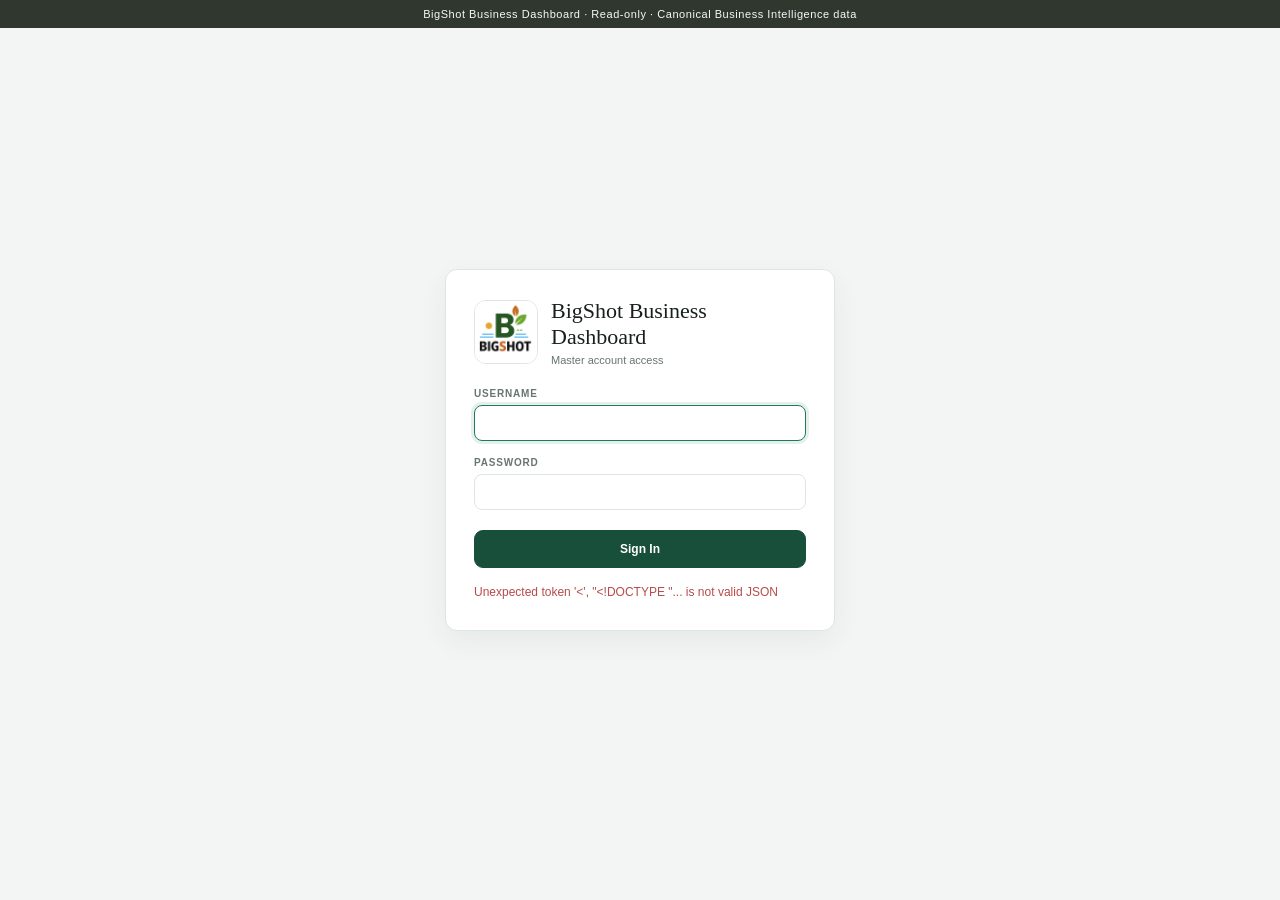
==== commit 2685bd25: "Release Business OS v1.0 - Unified Excel Audit & Import" ====
--- a/dashboard-prototype/index.html
+++ b/dashboard-prototype/index.html
@@ -13,7 +13,7 @@
   <link rel="icon" type="image/x-icon" href="/static/icons/favicon.ico">
   <link rel="icon" type="image/png" sizes="32x32" href="/static/icons/bigshot-32.png">
   <link rel="shortcut icon" href="/static/icons/favicon.ico">
-  <link rel="stylesheet" href="styles.css">
+  <link rel="stylesheet" href="styles.css?v=20260723-farm-summary1">
 </head>
 <body>
   <section class="startup-screen" id="startupScreen" role="status" aria-live="polite" aria-label="BigShot Dashboard is loading">
@@ -69,20 +69,11 @@
         <button class="nav-item active" data-page="executive">
           <span class="nav-icon">⌂</span><span>Executive</span>
         </button>
-        <button class="nav-item" data-page="payments">
-          <span class="nav-icon">₭</span><span>Payments</span>
-        </button>
         <button class="nav-item" data-page="inventory">
           <span class="nav-icon">□</span><span>Inventory</span>
         </button>
         <button class="nav-item" data-page="farm-production">
           <span class="nav-icon">♧</span><span>Farm Production</span>
-        </button>
-        <button class="nav-item" data-page="farm-voucher">
-          <span class="nav-icon">✎</span><span>Farm Voucher</span>
-        </button>
-        <button class="nav-item" data-page="customers">
-          <span class="nav-icon">◎</span><span>Customers</span>
         </button>
         <button class="nav-item" data-page="financial">
           <span class="nav-icon">▥</span><span>Financial</span>
@@ -90,6 +81,10 @@
         <button class="nav-item" data-page="insights">
           <span class="nav-icon">✦</span><span>AI Insights</span>
         </button>
+        <p class="nav-section-label">Admin</p>
+        <a class="nav-item" href="/data-audit">
+          <span class="nav-icon">✓</span><span>Data Audit</span>
+        </a>
       </nav>
 
       <div class="sidebar-footer">
@@ -199,17 +194,17 @@
         <strong id="metricOutstanding">—</strong><small>MMK</small>
         <p class="negative">Collection focus <span>required</span></p>
       </article>
-      <article class="metric-card">
-        <div class="metric-label"><span>Inventory Bottles</span><span class="metric-icon">□</span></div>
-        <strong id="metricInventoryValue">—</strong><small>Total current bottles</small>
-        <p class="neutral"><span>Current movement-ledger quantity</span></p>
+      <article class="metric-card" data-page="inventory" role="button" tabindex="0" aria-label="Open Inventory section">
+        <div class="metric-label"><span>Inventory Value</span><span class="metric-icon">□</span></div>
+        <strong id="metricInventoryValue">—</strong>
+        <p class="neutral"><span>Current SotePhwar inventory valuation</span></p>
       </article>
     </div>
 
     <div class="executive-grid">
       <article class="panel chart-panel span-8">
         <div class="panel-header">
-          <div><p class="eyebrow">PERFORMANCE</p><h2>Revenue, expense & profit trend</h2></div>
+          <div><p class="eyebrow">PERFORMANCE</p><h2>Revenue, expense & profit trend</h2><small id="trendDataThrough">Latest data period: —</small></div>
           <div class="legend"><span class="revenue-dot">Revenue</span><span class="expense-dot">Expenses</span><span class="profit-dot">Profit</span></div>
         </div>
         <div class="chart-shell line-chart">
@@ -268,7 +263,7 @@
       </article>
 
       <article class="panel table-panel span-7">
-        <div class="panel-header"><div><p class="eyebrow">CUSTOMERS</p><h2>Top customers</h2></div><button class="text-button nav-link" data-page="customers">View customer dashboard →</button></div>
+        <div class="panel-header"><div><p class="eyebrow">CUSTOMERS</p><h2>Top customers</h2></div><span class="api-chip">Executive metric</span></div>
         <div class="table-scroll">
           <table>
             <thead><tr><th>Customer</th><th>Revenue</th><th>Received</th><th>Outstanding</th><th>Invoices</th></tr></thead>
@@ -309,29 +304,12 @@
     </div>
   </template>
 
-  <template id="paymentsTemplate">
-    <div class="module-kpis payments-kpis">
-      <article class="metric-card featured"><div class="metric-label"><span>Invoiced</span><span class="metric-icon">▤</span></div><strong id="paymentsInvoiced">—</strong><small>MMK</small></article>
-      <article class="metric-card"><div class="metric-label"><span>Received</span><span class="metric-icon">₭</span></div><strong id="paymentsReceived">—</strong><small>MMK</small></article>
-      <article class="metric-card alert"><div class="metric-label"><span>Outstanding</span><span class="metric-icon">!</span></div><strong id="paymentsOutstanding">—</strong><small>MMK</small></article>
-      <article class="metric-card"><div class="metric-label"><span>Collection rate</span><span class="metric-icon">%</span></div><strong id="paymentsRate">—</strong><small>Received ÷ invoiced</small></article>
-      <article class="metric-card"><div class="metric-label"><span>Displayed vouchers</span><span class="metric-icon">#</span></div><strong id="paymentsVoucherCount">—</strong><small>Top 100 by outstanding balance</small></article>
-    </div>
-    <div class="executive-grid">
-      <article class="panel span-7"><div class="panel-header"><div><p class="eyebrow">INVOICE AGE</p><h2>Outstanding by invoice-age bucket</h2></div><span class="api-chip">Not due-date aging</span></div><p class="panel-note warning-note">Due dates are not yet an approved business field. These buckets measure days since invoice date.</p><div id="paymentsAging" class="bar-comparison"></div></article>
-      <article class="panel table-panel span-5"><div class="panel-header"><div><p class="eyebrow">COLLECTION FOCUS</p><h2>Top customer balances</h2></div></div><div class="table-scroll"><table><thead><tr><th>Customer</th><th>Outstanding</th></tr></thead><tbody id="paymentsCustomersBody"></tbody></table></div></article>
-      <article class="panel table-panel span-12"><div class="panel-header"><div><p class="eyebrow">RECEIVABLES</p><h2>Voucher status</h2></div><span class="api-chip">Canonical identity</span></div><div class="table-scroll"><table><thead><tr><th>Customer</th><th>Sector</th><th>Voucher</th><th>Invoice date</th><th>Invoiced</th><th>Received</th><th>Outstanding</th><th>Status</th></tr></thead><tbody id="paymentsInvoicesBody"></tbody></table></div></article>
-      <article class="panel table-panel span-12"><div class="panel-header"><div><p class="eyebrow">PAYMENT RECEIVE</p><h2>Receipt history</h2></div><span class="api-chip">Read only</span></div><div class="table-scroll"><table><thead><tr><th>Date</th><th>Customer</th><th>Sector</th><th>Voucher</th><th>Amount</th><th>Method</th><th>Reference</th></tr></thead><tbody id="paymentsHistoryBody"></tbody></table></div></article>
-    </div>
-  </template>
-
   <template id="farmProductionTemplate">
     <section class="panel analytics-controls">
       <div class="panel-header"><div><p class="eyebrow">FARM OPERATIONS</p><h2>Production analytics</h2></div><span class="api-chip">Read only</span></div>
       <div class="analytics-filter-grid">
         <label>Start date<input id="farmStartDate" type="date"></label>
         <label>End date<input id="farmEndDate" type="date"></label>
-        <label>Grouping<select id="farmGrouping"><option value="daily">Daily</option><option value="weekly">Weekly</option><option value="monthly">Monthly</option></select></label>
         <div class="field-filter farm-selector">
           <button id="farmFieldToggle" class="selector-toggle" type="button" aria-expanded="false" aria-controls="farmFieldPanel">Fields: All Fields <span>▾</span></button>
           <div id="farmFieldPanel" class="selector-panel"><span class="selector-label">Fields <b id="farmFieldCount">All Fields</b></span><div id="farmAreaFilter" class="field-choice-grid"></div><button id="farmFieldApply" class="selector-apply" type="button">Apply</button></div>
@@ -349,10 +327,33 @@
       </div>
     </section>
     <div id="farmProductionError"></div>
-    <div class="module-kpis" id="farmProductionKpis"></div>
-    <section class="panel"><div class="panel-header"><div><p class="eyebrow">FIELD SUMMARY</p><h2>Production by field</h2></div></div><div id="farmFieldSummary" class="summary-card-grid"></div></section>
-    <section class="panel"><div class="panel-header"><div><p class="eyebrow">VEGETABLE TOTALS</p><h2>Combined selected-field production</h2></div><label class="inline-search">Search crops<input id="farmTotalsSearch" type="search" placeholder="Crop name"></label></div><div id="farmVegetableTotals" class="summary-card-grid"></div></section>
-    <section class="panel"><div class="panel-header"><div><p class="eyebrow">TREND</p><h2>Selected crop production</h2></div><span id="farmLastData" class="api-chip">—</span></div><div id="farmTrendChart" class="analytics-chart"></div><div id="farmLegend" class="analytics-legend"></div></section>
+    <section class="farm-production-summary" aria-label="Farm Production summary">
+      <div id="farmProductionKpis" class="farm-summary-kpis"></div>
+      <div>
+        <div class="farm-summary-heading"><p class="eyebrow">SELECTED CROP TOTALS</p><small>Canonical crop units</small></div>
+        <div id="farmCropTotals" class="farm-crop-total-grid"></div>
+      </div>
+      <p id="farmSummaryEmpty" class="farm-summary-empty" hidden>No production recorded for the selected period.</p>
+    </section>
+    <section class="panel farm-chart-panel">
+      <div class="panel-header farm-chart-header">
+        <div><p class="eyebrow">PRODUCTION</p><h2>Production composition by period</h2><small id="farmChartGrouping">—</small></div>
+        <div class="farm-chart-actions">
+          <span id="farmLastData" class="api-chip">—</span>
+          <div class="farm-zoom-controls" role="group" aria-label="Chart zoom controls">
+            <button id="farmZoomOut" class="icon-button" type="button" aria-label="Zoom Out" title="Zoom Out">−</button>
+            <button id="farmZoomReset" class="icon-button" type="button" aria-label="Reset Zoom" title="Reset Zoom">↺</button>
+            <button id="farmZoomIn" class="icon-button" type="button" aria-label="Zoom In" title="Zoom In">+</button>
+          </div>
+        </div>
+      </div>
+      <div id="farmDailyStackedChart" class="farm-production-chart" tabindex="0" aria-label="Scrollable production chart"></div>
+      <div class="farm-chart-navigation">
+        <small id="farmScrollHint" hidden>Scroll horizontally to view more periods</small>
+        <button id="farmScrollStart" class="text-button" type="button" hidden>Scroll to start</button>
+        <button id="farmScrollLatest" class="text-button" type="button" hidden>Jump to latest data</button>
+      </div>
+    </section>
     <section class="panel table-panel"><div class="panel-header"><div><p class="eyebrow">SUMMARY</p><h2>Production by date, crop and area</h2></div></div><div class="table-scroll"><table><thead><tr><th>Period</th><th>Crop</th><th>Farm area</th><th>Quantity</th><th>Unit</th></tr></thead><tbody id="farmProductionBody"></tbody></table></div></section>
   </template>
 
@@ -393,7 +394,13 @@
   </template>
 
   <template id="inventoryTemplate">
+    <section class="panel inventory-production-filter"><div class="panel-header"><div><p class="eyebrow">PRODUCTION PERIOD</p><h2>Monthly production summary</h2></div><div class="inventory-month-controls"><label id="inventorySummaryMonthLabel">Summary month<select id="inventorySummaryMonth"></select></label></div></div></section>
     <div id="inventoryError"></div><div class="module-kpis" id="inventoryKpis"></div>
+    <section class="panel table-panel"><div class="panel-header"><div><p class="eyebrow">LIFETIME PRODUCTION</p><h2>Production, stock, sales and value by bottle type</h2></div></div><div class="table-scroll"><table id="inventoryProductValues"></table></div></section>
+    <section class="panel"><div class="panel-header"><div><p class="eyebrow">SELECTED MONTH</p><h2 id="inventoryMonthTitle">Monthly Production Summary</h2><small id="inventorySummaryStatus"></small></div><strong id="inventoryMonthTotal">0 bottles</strong></div><div id="inventoryMonthSummary" class="production-summary-grid"></div></section>
+    <section class="panel"><div class="panel-header"><div><p class="eyebrow">PRODUCTION TREND</p><h2>Monthly production by bottle type</h2></div></div><div id="inventoryProductionChart" class="production-chart"></div></section>
+    <section class="panel"><div class="panel-header"><div><p class="eyebrow">INVENTORY VALUE</p><h2>Inventory value by bottle type</h2></div></div><div id="inventoryValueChart" class="horizontal-value-chart"></div></section>
+    <section class="panel"><div class="panel-header"><div><p class="eyebrow">OUTPUT VS DEMAND</p><h2>Production vs sales by month</h2></div></div><div id="inventoryProductionSalesChart" class="production-chart comparison-chart"></div></section>
     <section class="panel"><div class="panel-header"><div><p class="eyebrow">CURRENT STOCK</p><h2>Bottle quantities by store</h2></div><span id="inventoryLastUpdated" class="api-chip">—</span></div><div id="inventoryStackedChart" class="stacked-chart"></div><div id="inventoryLegend" class="analytics-legend"></div></section>
     <section class="panel table-panel"><div class="panel-header"><div><p class="eyebrow">STORE × BOTTLE TYPE</p><h2>Current stock matrix</h2></div></div><div class="table-scroll"><table id="inventoryMatrix"></table></div></section>
   </template>
@@ -439,6 +446,6 @@
     </div>
   </template>
 
-  <script src="app.js"></script>
+  <script src="app.js?v=20260723-farm-summary1"></script>
 </body>
 </html>
--- a/dashboard-prototype/styles.css
+++ b/dashboard-prototype/styles.css
@@ -468,9 +468,6 @@
 .crop-choice-grid { display:grid; grid-template-columns:repeat(auto-fit,minmax(165px,1fr)); gap:5px; max-height:230px; overflow:auto; margin-top:8px; }
 .crop-choice-grid label { display:flex; align-items:center; gap:6px; min-height:34px; padding:5px 7px; border:1px solid var(--line); border-radius:7px; font-size:11px; line-height:1.3; min-width:0; }.crop-choice-grid input { width:14px; height:14px; flex:0 0 auto; accent-color:var(--brand-2); }.crop-choice-grid span { overflow-wrap:anywhere; }
 .selection-actions span { align-self:center; color:var(--muted); font-size:11px; font-weight:800; }
-.analytics-chart > div { margin:18px 0 28px; }
-.analytics-chart svg { width:100%; height:250px; border-left:1px solid var(--line); border-bottom:1px solid var(--line); }
-.analytics-chart path { fill:none; stroke-width:2; vector-effect:non-scaling-stroke; }
 .farm-point-marker { r:2px; stroke-width:1px; vector-effect:non-scaling-stroke; pointer-events:none; transition:r .12s ease,opacity .12s ease; }
 .farm-point-hit { r:8px; fill:transparent; stroke:none; cursor:crosshair; }
 .farm-point-group:hover .farm-point-marker { r:4px; opacity:1; }
@@ -559,7 +556,7 @@
   .module-kpis { grid-template-columns: repeat(2, 1fr); }
   .page-footer { flex-direction: column; }
   .analytics-filter-grid { grid-template-columns:1fr; }
-  .summary-card-grid { grid-template-columns:1fr; }.inline-search { width:100%; align-items:flex-start; flex-direction:column; }.inline-search input { width:100%; }.analytics-chart svg { height:210px; }
+  .summary-card-grid { grid-template-columns:1fr; }.inline-search { width:100%; align-items:flex-start; flex-direction:column; }.inline-search input { width:100%; }
   .voucher-form-grid { grid-template-columns:1fr; }.voucher-note { grid-column:auto; }.voucher-actions .button { flex:1 1 calc(50% - 8px); min-height:44px; }.danger-button { margin-left:0; flex-basis:100%!important; }
 }
 
@@ -567,3 +564,14 @@
   body * { visibility:hidden!important; }.voucher-preview,.voucher-preview * { visibility:visible!important; }.voucher-preview { position:absolute; inset:0; padding:0; border:0; box-shadow:none; }.print-voucher { border:0; }
   @page { size:A4; margin:10mm; }
 }
+body.inventory-mode #moreFilters,body.inventory-mode #expandedFilters{display:none!important}.inventory-month-controls{display:flex;gap:12px}.inventory-month-controls label{min-width:130px}.production-summary-grid{display:grid;grid-template-columns:repeat(4,minmax(120px,1fr));gap:12px}.production-summary-grid article{padding:18px;border:1px solid var(--line);border-radius:14px;background:var(--surface-soft)}.production-summary-grid strong{display:block;font-size:24px;margin-top:8px}.production-chart{display:flex;align-items:flex-end;gap:16px;min-height:260px;overflow-x:auto;padding:18px 8px 0}.production-month-group{display:flex;flex-direction:column;align-items:center;gap:8px;min-width:86px;height:230px}.production-bars{display:flex;align-items:flex-end;gap:4px;height:190px}.production-bars i{display:block;width:14px;min-height:2px;border-radius:5px 5px 0 0}.production-month-group small{white-space:nowrap}.horizontal-value-chart{display:grid;gap:12px}.horizontal-value-chart p{display:grid;grid-template-columns:90px 1fr 140px;gap:12px;align-items:center;margin:0}.horizontal-value-chart i{display:block;height:14px;border-radius:8px;background:var(--brand-2)}@media(max-width:768px){.inventory-month-controls{width:100%}.inventory-month-controls label{flex:1}.production-summary-grid{grid-template-columns:1fr 1fr}.horizontal-value-chart p{grid-template-columns:70px 1fr 100px}}
+body.inventory-mode #expandedFilters.open{display:flex!important}body.inventory-mode #expandedFilters label:not(.period-detail){display:none!important}
+body.farm-production-mode #moreFilters,body.farm-production-mode #expandedFilters{display:none!important}
+.farm-production-summary{display:grid;gap:12px}.farm-summary-kpis{display:grid;grid-template-columns:repeat(4,minmax(0,1fr));gap:10px}.farm-summary-card,.farm-crop-total-card{min-width:0;padding:14px 16px;border:1px solid var(--line);border-radius:12px;background:var(--surface)}.farm-summary-card span,.farm-crop-total-card span{display:block;color:var(--muted);font-size:10px;font-weight:900;letter-spacing:.06em}.farm-summary-card strong,.farm-crop-total-card strong{display:block;margin-top:5px;font-size:20px;line-height:1.2}.farm-summary-card small,.farm-crop-total-card small{display:block;margin-top:4px;color:var(--muted);font-size:10px}.farm-summary-heading{display:flex;align-items:center;justify-content:space-between;margin:0 2px 7px}.farm-summary-heading p{margin:0}.farm-summary-heading small{color:var(--muted)}.farm-crop-total-grid{display:grid;grid-template-columns:repeat(auto-fit,minmax(180px,1fr));gap:8px}.farm-crop-total-card{padding:11px 14px}.farm-crop-total-card strong{font-size:16px}.farm-summary-empty{margin:0;padding:10px 14px;border-radius:9px;background:var(--surface-soft);color:var(--muted);font-size:12px}
+.farm-chart-header{align-items:flex-start}.farm-chart-header small{color:var(--muted)}.farm-chart-actions{display:flex;align-items:center;justify-content:flex-end;gap:10px;flex-wrap:wrap}.farm-zoom-controls{display:flex;gap:5px}.farm-zoom-controls .icon-button{width:34px;height:34px;border:1px solid var(--line);border-radius:8px;background:var(--surface-soft);color:var(--text);font-size:18px}.farm-zoom-controls .icon-button:disabled{opacity:.4;cursor:not-allowed}
+.farm-production-chart{display:block;width:100%;height:440px;min-width:0;overflow-x:auto;overflow-y:hidden;padding:0;border:1px solid var(--line);border-radius:10px;overscroll-behavior-x:contain;scrollbar-gutter:stable}.farm-stack-svg{display:block;max-width:none;height:420px;color:var(--muted)}.farm-stack-svg text{font-size:11px;fill:currentColor}.farm-stack-svg .farm-stack-label{white-space:nowrap}.farm-stack-svg .farm-y-label{font-size:10px}.farm-stack-svg rect{opacity:.92}.farm-stack-svg rect:hover{opacity:1;filter:brightness(1.12)}
+.farm-chart-navigation{display:flex;align-items:center;justify-content:flex-end;gap:12px;min-height:28px;margin-top:6px;color:var(--muted)}.farm-chart-navigation small{margin-right:auto}.farm-chart-navigation .text-button{border:0;background:none;color:var(--brand-2);font-size:11px;font-weight:800;cursor:pointer}
+@media(max-width:768px){.farm-summary-kpis{grid-template-columns:1fr 1fr}.farm-crop-total-grid{grid-template-columns:1fr 1fr}.farm-summary-card strong{font-size:17px}.farm-chart-header{align-items:stretch}.farm-chart-actions{justify-content:space-between}.farm-production-chart{height:380px}.farm-stack-svg{height:360px}.farm-chart-navigation{flex-wrap:wrap;justify-content:flex-start}.farm-chart-navigation small{flex-basis:100%}}
+@media(max-width:480px){.farm-summary-kpis,.farm-crop-total-grid{grid-template-columns:1fr}}
+.nav-section-label{color:var(--muted);font-size:11px;font-weight:800;letter-spacing:.1em;margin:20px 16px 6px;text-transform:uppercase}
+.primary-nav a.nav-item{text-decoration:none}
